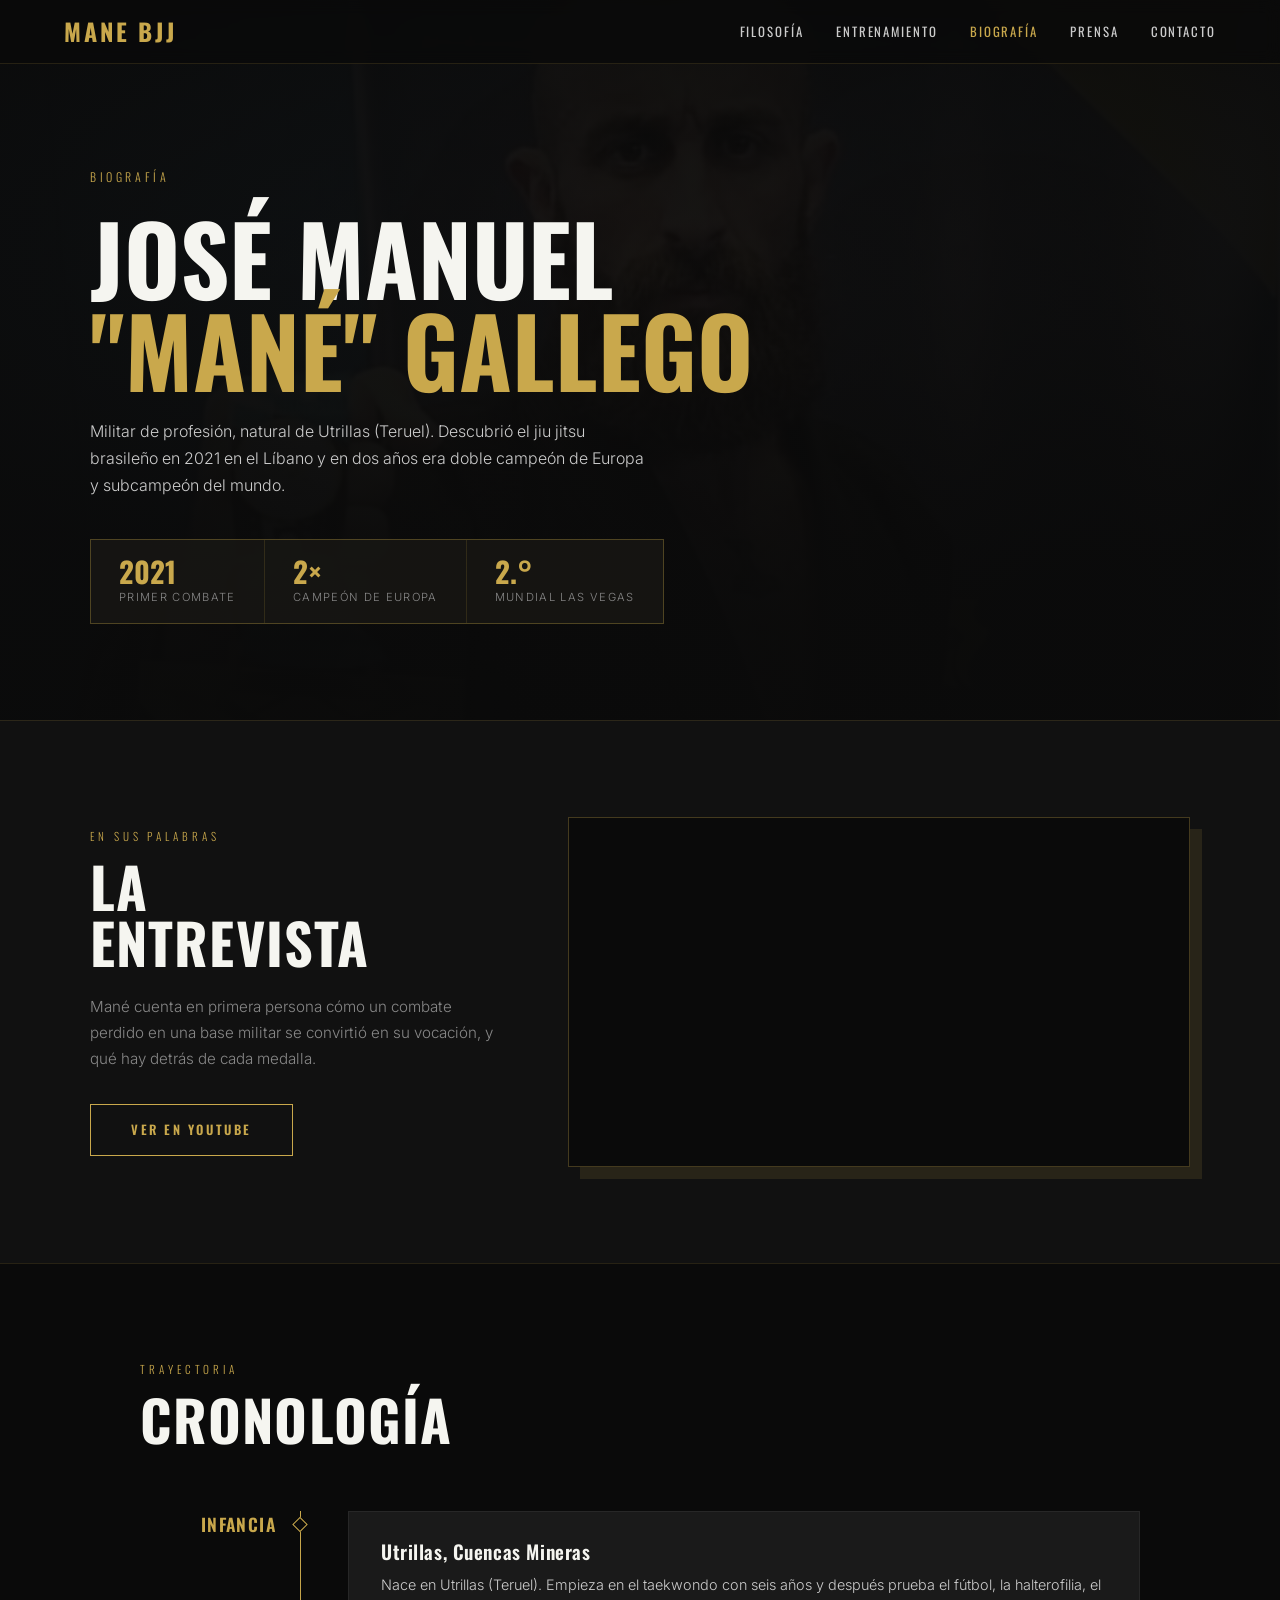
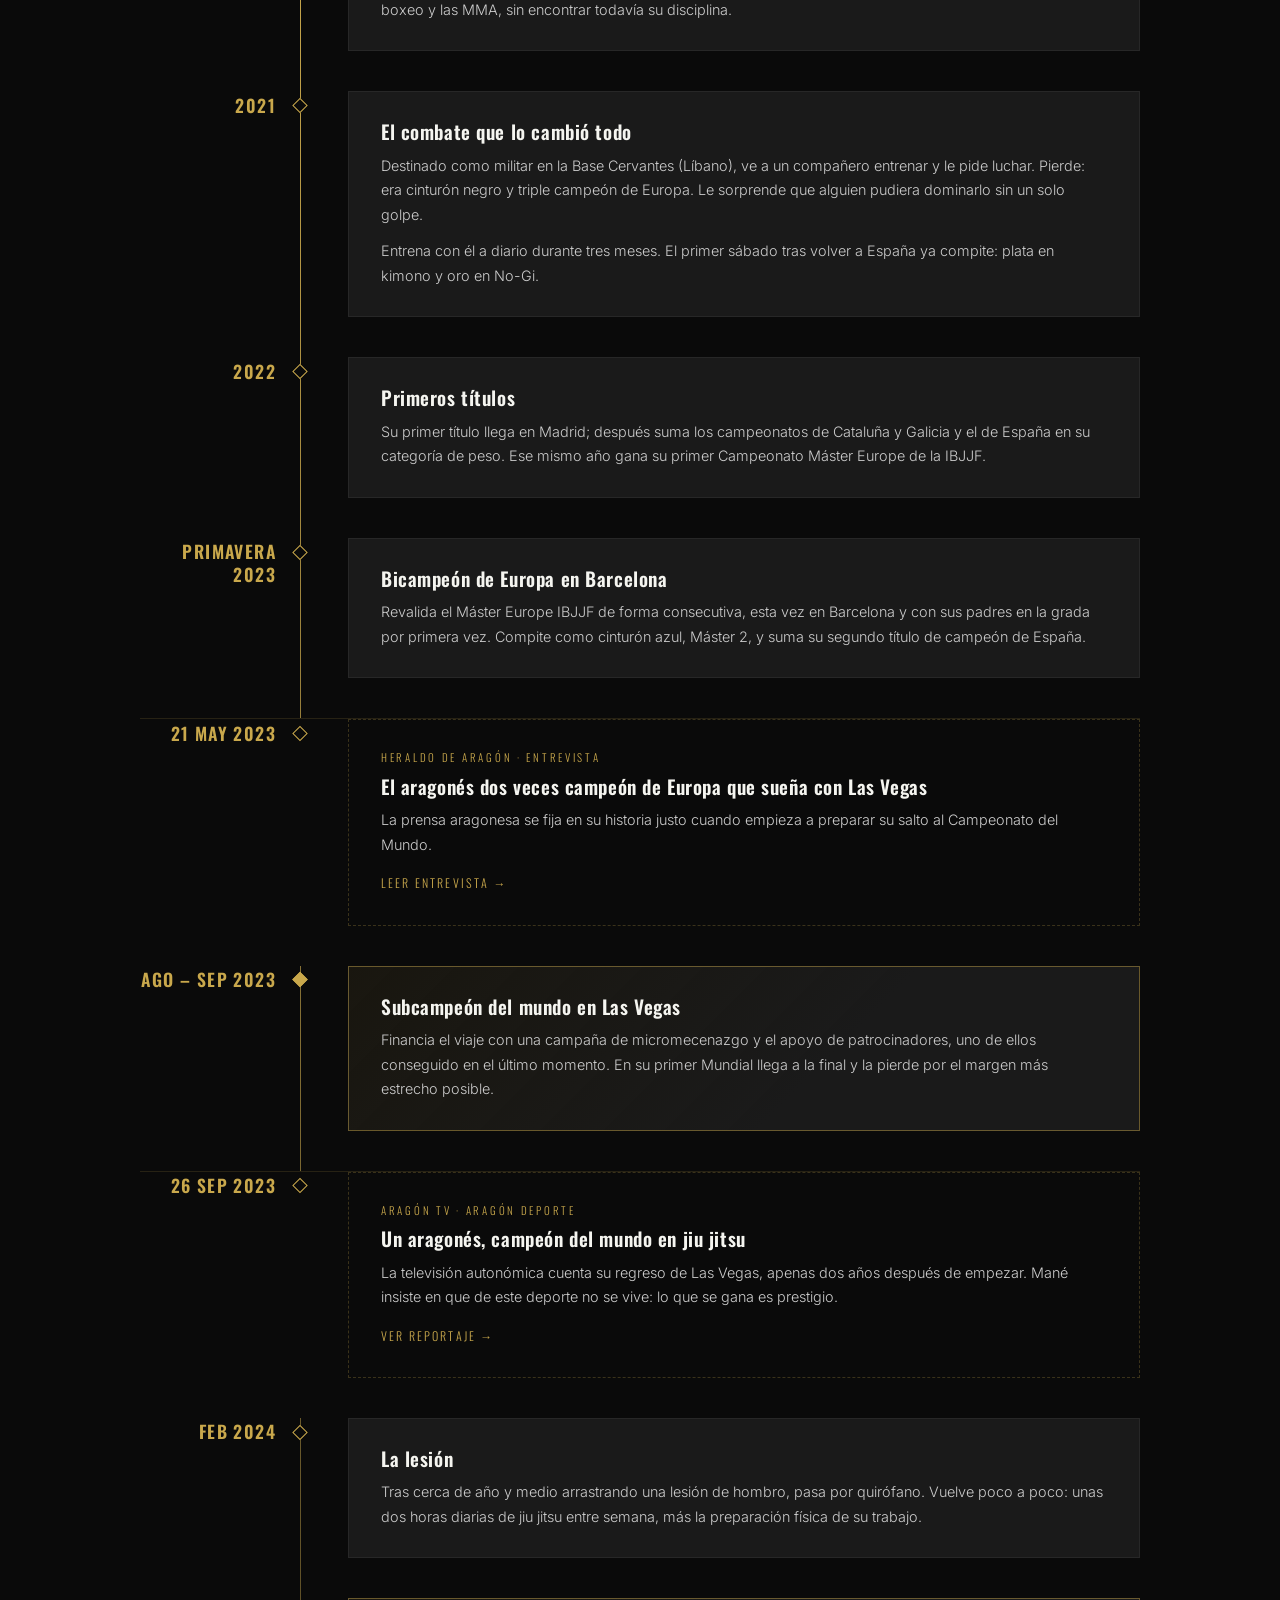
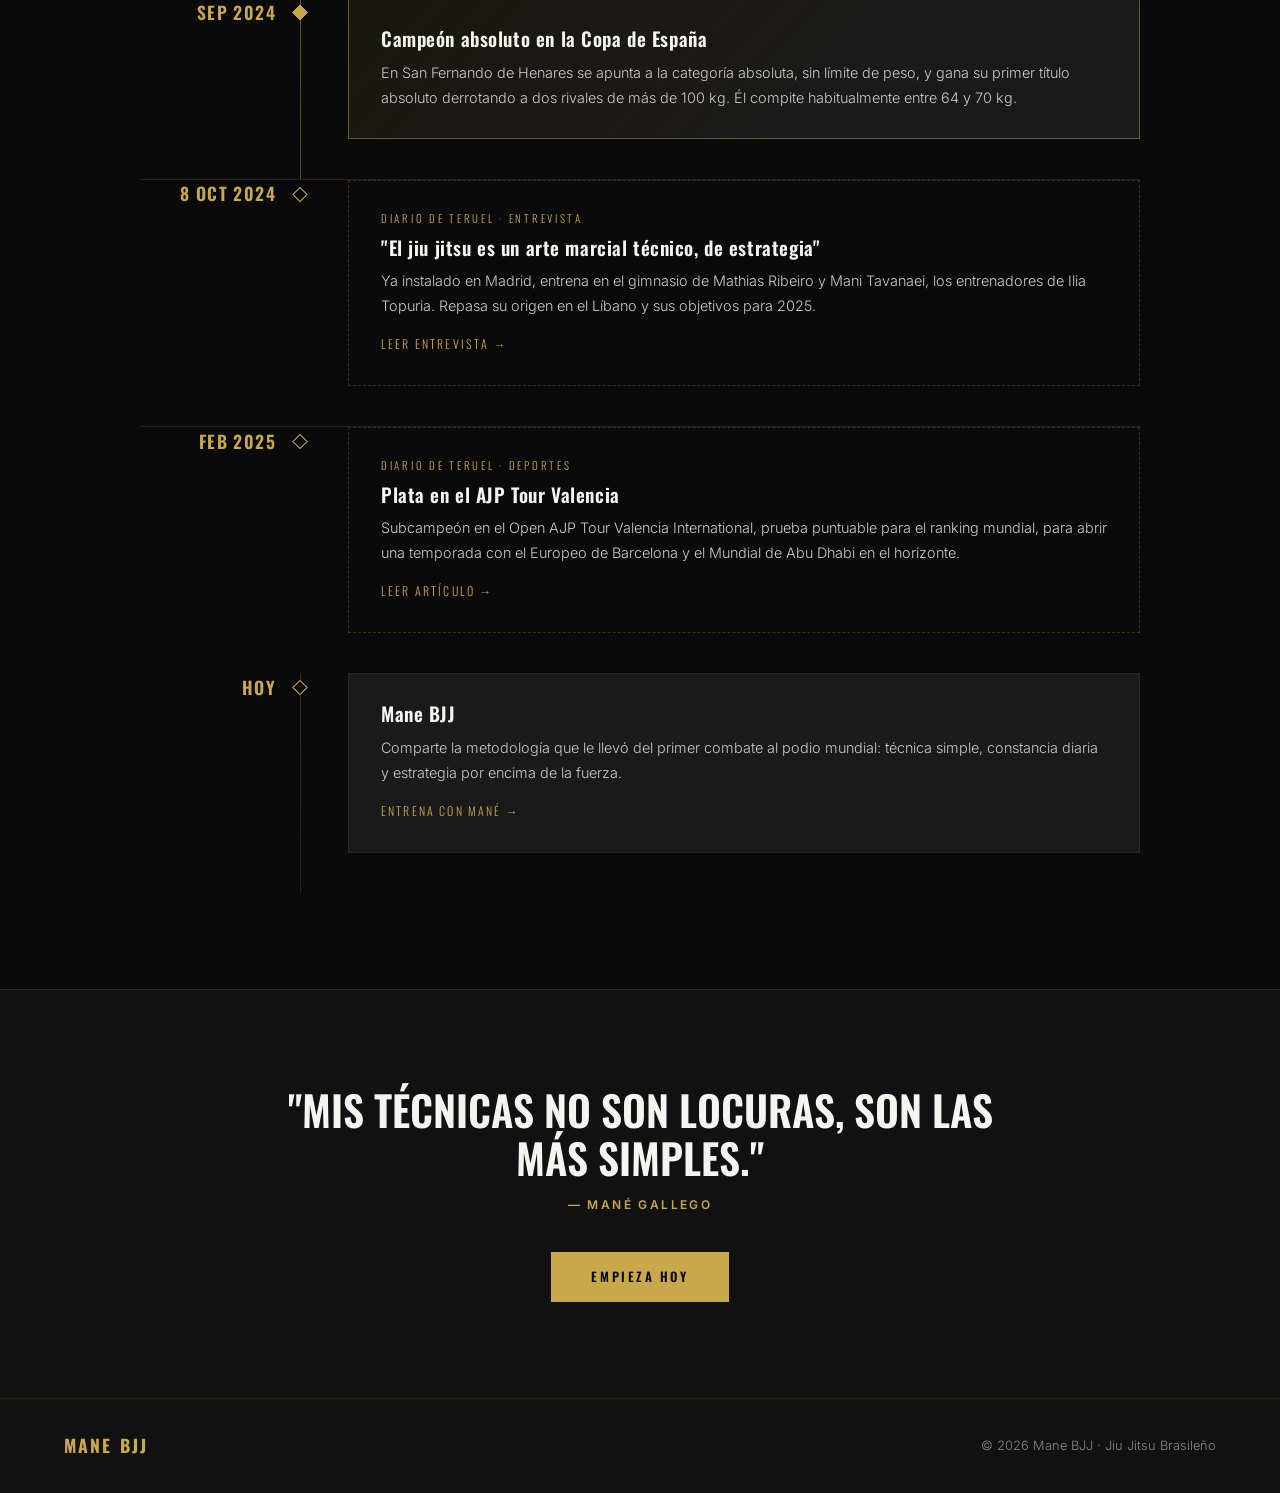
==== biografia.html @ 450d2259 "Añade página de biografía cronológica con entrevista en vídeo y prensa Co-Authored-By: Claude Opus 5" ====
<!DOCTYPE html>
<html lang="es">
<head>
  <meta charset="UTF-8">
  <title>Biografía · Mané Gallego · Mane BJJ</title>
  <meta name="viewport" content="width=device-width, initial-scale=1.0">
  <meta name="description" content="Biografía de José Manuel 'Mané' Gallego: de Utrillas al podio mundial de Jiu Jitsu Brasileño. Entrevistas, prensa y trayectoria en orden cronológico.">
  <link href="https://fonts.googleapis.com/css2?family=Oswald:wght@400;600;700&family=Inter:wght@300;400;500&display=swap" rel="stylesheet">
  <link rel="stylesheet" href="css/styles.css">
</head>

<body>

<!-- HEADER -->
<header>
  <a class="logo" href="index.html">MANE BJJ</a>
  <nav>
    <a href="index.html#about">Filosofía</a>
    <a href="index.html#training">Entrenamiento</a>
    <a href="biografia.html" class="active">Biografía</a>
    <a href="index.html#press">Prensa</a>
    <a href="index.html#contact">Contacto</a>
  </nav>
</header>

<!-- BIO HERO -->
<section class="bio-hero">
  <div class="bio-hero-image"></div>
  <div class="hero-overlay"></div>
  <div class="bio-hero-content">
    <p class="hero-eyebrow">Biografía</p>
    <h1>José Manuel<br><span>"Mané" Gallego</span></h1>
    <p class="bio-hero-sub">
      Militar de profesión, natural de Utrillas (Teruel). Descubrió el jiu jitsu brasileño en 2021 en el Líbano y en dos años era doble campeón de Europa y subcampeón del mundo.
    </p>
    <div class="bio-facts">
      <div><strong>2021</strong><span>Primer combate</span></div>
      <div><strong>2×</strong><span>Campeón de Europa</span></div>
      <div><strong>2.°</strong><span>Mundial Las Vegas</span></div>
    </div>
  </div>
</section>

<!-- ENTREVISTA EN VÍDEO -->
<section class="bio-video">
  <div class="bio-video-inner">
    <div class="bio-video-text">
      <p class="section-label">En sus palabras</p>
      <h2>La<br>entrevista</h2>
      <p>
        Mané cuenta en primera persona cómo un combate perdido en una base militar se convirtió en su vocación, y qué hay detrás de cada medalla.
      </p>
      <a class="btn btn-outline" href="https://www.youtube.com/watch?v=WUq9uWSXChM" target="_blank" rel="noopener">Ver en YouTube</a>
    </div>
    <div class="video-frame">
      <iframe
        src="https://www.youtube-nocookie.com/embed/WUq9uWSXChM"
        title="Entrevista a Mané Gallego"
        loading="lazy"
        allow="accelerometer; clipboard-write; encrypted-media; gyroscope; picture-in-picture; web-share"
        referrerpolicy="strict-origin-when-cross-origin"
        allowfullscreen></iframe>
    </div>
  </div>
</section>

<!-- CRONOLOGÍA -->
<section class="chrono">
  <div class="chrono-inner">
    <div class="chrono-header">
      <p class="section-label">Trayectoria</p>
      <h2>Cronología</h2>
    </div>

    <ol class="chrono-list">

      <li class="chrono-item">
        <div class="chrono-date">Infancia</div>
        <div class="chrono-card">
          <h3>Utrillas, Cuencas Mineras</h3>
          <p>Nace en Utrillas (Teruel). Empieza en el taekwondo con seis años y después prueba el fútbol, la halterofilia, el boxeo y las MMA, sin encontrar todavía su disciplina.</p>
        </div>
      </li>

      <li class="chrono-item">
        <div class="chrono-date">2021</div>
        <div class="chrono-card">
          <h3>El combate que lo cambió todo</h3>
          <p>Destinado como militar en la Base Cervantes (Líbano), ve a un compañero entrenar y le pide luchar. Pierde: era cinturón negro y triple campeón de Europa. Le sorprende que alguien pudiera dominarlo sin un solo golpe.</p>
          <p>Entrena con él a diario durante tres meses. El primer sábado tras volver a España ya compite: plata en kimono y oro en No-Gi.</p>
        </div>
      </li>

      <li class="chrono-item">
        <div class="chrono-date">2022</div>
        <div class="chrono-card">
          <h3>Primeros títulos</h3>
          <p>Su primer título llega en Madrid; después suma los campeonatos de Cataluña y Galicia y el de España en su categoría de peso. Ese mismo año gana su primer Campeonato Máster Europe de la IBJJF.</p>
        </div>
      </li>

      <li class="chrono-item">
        <div class="chrono-date">Primavera 2023</div>
        <div class="chrono-card">
          <h3>Bicampeón de Europa en Barcelona</h3>
          <p>Revalida el Máster Europe IBJJF de forma consecutiva, esta vez en Barcelona y con sus padres en la grada por primera vez. Compite como cinturón azul, Máster 2, y suma su segundo título de campeón de España.</p>
        </div>
      </li>

      <li class="chrono-item press">
        <div class="chrono-date">21 may 2023</div>
        <div class="chrono-card">
          <p class="chrono-source">Heraldo de Aragón · Entrevista</p>
          <h3>El aragonés dos veces campeón de Europa que sueña con Las Vegas</h3>
          <p>La prensa aragonesa se fija en su historia justo cuando empieza a preparar su salto al Campeonato del Mundo.</p>
          <a class="chrono-link" href="https://www.heraldo.es/noticias/deportes/2023/05/21/mane-gallego-el-aragones-dos-veces-campeon-de-europa-de-jiu-jitsu-que-suena-con-ir-al-mundial-de-las-vegas-1652872.html" target="_blank" rel="noopener">Leer entrevista →</a>
        </div>
      </li>

      <li class="chrono-item">
        <div class="chrono-date">Ago – Sep 2023</div>
        <div class="chrono-card highlight">
          <h3>Subcampeón del mundo en Las Vegas</h3>
          <p>Financia el viaje con una campaña de micromecenazgo y el apoyo de patrocinadores, uno de ellos conseguido en el último momento. En su primer Mundial llega a la final y la pierde por el margen más estrecho posible.</p>
        </div>
      </li>

      <li class="chrono-item press">
        <div class="chrono-date">26 sep 2023</div>
        <div class="chrono-card">
          <p class="chrono-source">Aragón TV · Aragón Deporte</p>
          <h3>Un aragonés, campeón del mundo en jiu jitsu</h3>
          <p>La televisión autonómica cuenta su regreso de Las Vegas, apenas dos años después de empezar. Mané insiste en que de este deporte no se vive: lo que se gana es prestigio.</p>
          <a class="chrono-link" href="https://www.aragonplay.es/aragondeporte/nuestro-deporte/jose-manuel-gallego-un-aragones-campeon-del-mundo-en-jiu-jitsu-18492.html" target="_blank" rel="noopener">Ver reportaje →</a>
        </div>
      </li>

      <li class="chrono-item">
        <div class="chrono-date">Feb 2024</div>
        <div class="chrono-card">
          <h3>La lesión</h3>
          <p>Tras cerca de año y medio arrastrando una lesión de hombro, pasa por quirófano. Vuelve poco a poco: unas dos horas diarias de jiu jitsu entre semana, más la preparación física de su trabajo.</p>
        </div>
      </li>

      <li class="chrono-item">
        <div class="chrono-date">Sep 2024</div>
        <div class="chrono-card highlight">
          <h3>Campeón absoluto en la Copa de España</h3>
          <p>En San Fernando de Henares se apunta a la categoría absoluta, sin límite de peso, y gana su primer título absoluto derrotando a dos rivales de más de 100 kg. Él compite habitualmente entre 64 y 70 kg.</p>
        </div>
      </li>

      <li class="chrono-item press">
        <div class="chrono-date">8 oct 2024</div>
        <div class="chrono-card">
          <p class="chrono-source">Diario de Teruel · Entrevista</p>
          <h3>"El jiu jitsu es un arte marcial técnico, de estrategia"</h3>
          <p>Ya instalado en Madrid, entrena en el gimnasio de Mathias Ribeiro y Mani Tavanaei, los entrenadores de Ilia Topuria. Repasa su origen en el Líbano y sus objetivos para 2025.</p>
          <a class="chrono-link" href="https://www.diariodeteruel.es/entrevistas/jose-manuel-gallego-campeon-de-espana-de-jiu-jitsu-el-jiu-jitsu-es-un-arte-marcial-tecnico-de-estrategia-hay-quien-sigue-peleando-con-60-anos" target="_blank" rel="noopener">Leer entrevista →</a>
        </div>
      </li>

      <li class="chrono-item press">
        <div class="chrono-date">Feb 2025</div>
        <div class="chrono-card">
          <p class="chrono-source">Diario de Teruel · Deportes</p>
          <h3>Plata en el AJP Tour Valencia</h3>
          <p>Subcampeón en el Open AJP Tour Valencia International, prueba puntuable para el ranking mundial, para abrir una temporada con el Europeo de Barcelona y el Mundial de Abu Dhabi en el horizonte.</p>
          <a class="chrono-link" href="https://www.diariodeteruel.es/deportes/mane-gallego-segundo-en-el-ajptour-de-valencia-para-preparar-su-temporada" target="_blank" rel="noopener">Leer artículo →</a>
        </div>
      </li>

      <li class="chrono-item">
        <div class="chrono-date">Hoy</div>
        <div class="chrono-card">
          <h3>Mane BJJ</h3>
          <p>Comparte la metodología que le llevó del primer combate al podio mundial: técnica simple, constancia diaria y estrategia por encima de la fuerza.</p>
          <a class="chrono-link" href="index.html#contact">Entrena con Mané →</a>
        </div>
      </li>

    </ol>
  </div>
</section>

<!-- CTA -->
<section class="bio-cta">
  <div class="bio-cta-inner">
    <blockquote>
      "Mis técnicas no son locuras, son las más simples."
      <cite>— Mané Gallego</cite>
    </blockquote>
    <a class="btn" href="index.html#contact">Empieza hoy</a>
  </div>
</section>

<!-- FOOTER -->
<footer>
  <span class="logo">MANE BJJ</span>
  <p>© 2026 Mane BJJ · Jiu Jitsu Brasileño</p>
</footer>

</body>
</html>
---- css/styles.css ----
/* ─────────────────────────────────────────────
   MANE BJJ · STYLES
   Jiu Jitsu Brasileño · Madrid
   ───────────────────────────────────────────── */

*, *::before, *::after { box-sizing: border-box; margin: 0; padding: 0; }

:root {
  --black: #0a0a0a;
  --dark: #111111;
  --dark-2: #1a1a1a;
  --dark-3: #222222;
  --gold: #c9a84c;
  --gold-light: #e2c47a;
  --gold-dark: #9a7a2e;
  --white: #f5f5f0;
  --gray: #888;
  --gray-light: #ccc;
  --font-title: 'Oswald', sans-serif;
  --font-body: 'Inter', sans-serif;
}

html { scroll-behavior: smooth; }

body {
  background: var(--black);
  color: var(--white);
  font-family: var(--font-body);
  font-weight: 300;
  line-height: 1.7;
  overflow-x: hidden;
}

img { max-width: 100%; display: block; }

/* ── HEADER ── */
header {
  position: fixed;
  top: 0; left: 0; right: 0;
  z-index: 100;
  display: flex;
  align-items: center;
  justify-content: space-between;
  padding: 0 5%;
  height: 64px;
  background: rgba(10,10,10,0.92);
  backdrop-filter: blur(8px);
  border-bottom: 1px solid rgba(201,168,76,0.15);
}

header .logo {
  font-family: var(--font-title);
  font-size: 1.5rem;
  font-weight: 700;
  letter-spacing: 0.12em;
  color: var(--gold);
  text-decoration: none;
}

nav { display: flex; gap: 2rem; }

nav a {
  font-family: var(--font-title);
  font-size: 0.8rem;
  font-weight: 400;
  letter-spacing: 0.15em;
  text-transform: uppercase;
  color: var(--gray-light);
  text-decoration: none;
  transition: color 0.2s;
}

nav a:hover { color: var(--gold); }

/* ── HERO ── */
.hero {
  min-height: 100vh;
  display: flex;
  align-items: center;
  justify-content: center;
  text-align: center;
  position: relative;
  overflow: hidden;
  background: var(--black);
}

.hero-image {
  position: absolute;
  inset: 0;
  background-image: url('../images/mane-podium.jpg');
  background-size: cover;
  background-position: center 30%;
  filter: grayscale(40%) contrast(1.05);
  opacity: 0.55;
}

.hero-overlay {
  position: absolute;
  inset: 0;
  background:
    radial-gradient(ellipse 80% 60% at 50% 40%, rgba(10,10,10,0.55) 0%, rgba(10,10,10,0.92) 80%),
    linear-gradient(180deg, rgba(10,10,10,0.6) 0%, rgba(10,10,10,0.85) 100%);
}

.hero-grid {
  position: absolute;
  inset: 0;
  background:
    repeating-linear-gradient(0deg, transparent, transparent 60px, rgba(255,255,255,0.018) 60px, rgba(255,255,255,0.018) 61px),
    repeating-linear-gradient(90deg, transparent, transparent 60px, rgba(255,255,255,0.018) 60px, rgba(255,255,255,0.018) 61px);
}

.hero-content {
  position: relative;
  z-index: 2;
  max-width: 860px;
  padding: 0 5%;
}

.hero-eyebrow {
  font-family: var(--font-title);
  font-size: 0.75rem;
  letter-spacing: 0.3em;
  color: var(--gold);
  text-transform: uppercase;
  margin-bottom: 1.5rem;
}

.hero h1 {
  font-family: var(--font-title);
  font-size: clamp(3.5rem, 10vw, 7.5rem);
  font-weight: 700;
  line-height: 0.9;
  letter-spacing: -0.01em;
  text-transform: uppercase;
  color: var(--white);
  margin-bottom: 1.5rem;
  text-shadow: 0 2px 30px rgba(0,0,0,0.6);
}

.hero h1 span { color: var(--gold); }

.hero-sub {
  font-family: var(--font-title);
  font-size: clamp(0.9rem, 2vw, 1.1rem);
  letter-spacing: 0.3em;
  color: var(--gray-light);
  text-transform: uppercase;
  margin-bottom: 3rem;
}

.hero-divider {
  width: 60px;
  height: 1px;
  background: var(--gold);
  margin: 0 auto 3rem;
}

.btn {
  display: inline-block;
  font-family: var(--font-title);
  font-size: 0.8rem;
  font-weight: 600;
  letter-spacing: 0.2em;
  text-transform: uppercase;
  color: var(--black);
  background: var(--gold);
  padding: 0.9rem 2.5rem;
  text-decoration: none;
  transition: background 0.2s, transform 0.15s;
}

.btn:hover {
  background: var(--gold-light);
  transform: translateY(-1px);
}

.btn-outline {
  background: transparent;
  color: var(--gold);
  border: 1px solid var(--gold);
}

.btn-outline:hover {
  background: var(--gold);
  color: var(--black);
}

/* ── SECTION BASE ── */
section { padding: 6rem 5%; }

.section-label {
  font-family: var(--font-title);
  font-size: 0.7rem;
  letter-spacing: 0.35em;
  color: var(--gold);
  text-transform: uppercase;
  margin-bottom: 0.75rem;
}

h2 {
  font-family: var(--font-title);
  font-size: clamp(2rem, 5vw, 3.5rem);
  font-weight: 700;
  text-transform: uppercase;
  letter-spacing: 0.02em;
  line-height: 1;
  margin-bottom: 1.5rem;
}

/* ── ABOUT / FILOSOFIA ── */
.about {
  background: var(--dark);
  border-top: 1px solid rgba(201,168,76,0.15);
}

.about-inner {
  max-width: 1100px;
  margin: 0 auto;
  display: grid;
  grid-template-columns: 1fr 1fr;
  gap: 5rem;
  align-items: center;
}

.about-intro {
  color: var(--gray);
  font-size: 0.95rem;
  margin-top: 1.25rem;
}

.about-pillars {
  display: flex;
  flex-direction: column;
  gap: 2rem;
}

.pillar {
  display: flex;
  gap: 1.25rem;
  align-items: flex-start;
}

.pillar-num {
  font-family: var(--font-title);
  font-size: 2.5rem;
  font-weight: 700;
  color: var(--gold);
  opacity: 0.25;
  line-height: 1;
  min-width: 2.5rem;
}

.pillar-text h3 {
  font-family: var(--font-title);
  font-size: 1rem;
  letter-spacing: 0.1em;
  text-transform: uppercase;
  color: var(--white);
  margin-bottom: 0.25rem;
}

.pillar-text p {
  font-size: 0.9rem;
  color: var(--gray);
}

/* ── TRAINING ── */
.training {
  background: var(--black);
  border-top: 1px solid rgba(201,168,76,0.1);
}

.training-header {
  max-width: 1100px;
  margin: 0 auto 4rem;
}

.cards {
  max-width: 1100px;
  margin: 0 auto;
  display: grid;
  grid-template-columns: repeat(3, 1fr);
  gap: 1px;
  background: rgba(201,168,76,0.15);
  border: 1px solid rgba(201,168,76,0.15);
}

.card {
  background: var(--dark);
  padding: 3rem 2.5rem;
  position: relative;
  overflow: hidden;
  transition: background 0.3s;
}

.card::before {
  content: '';
  position: absolute;
  bottom: 0; left: 0; right: 0;
  height: 2px;
  background: var(--gold);
  transform: scaleX(0);
  transform-origin: left;
  transition: transform 0.3s;
}

.card:hover { background: var(--dark-2); }
.card:hover::before { transform: scaleX(1); }

.card-icon {
  font-family: var(--font-title);
  font-size: 3rem;
  font-weight: 700;
  color: rgba(201,168,76,0.15);
  line-height: 1;
  margin-bottom: 1.5rem;
}

.card h3 {
  font-family: var(--font-title);
  font-size: 1.5rem;
  font-weight: 700;
  letter-spacing: 0.08em;
  text-transform: uppercase;
  color: var(--white);
  margin-bottom: 0.75rem;
}

.card p {
  font-size: 0.9rem;
  color: var(--gray);
  line-height: 1.6;
}

/* ── HEAD COACH ── */
.coach {
  background: var(--dark);
  border-top: 1px solid rgba(201,168,76,0.15);
}

.coach-inner {
  max-width: 1100px;
  margin: 0 auto;
  display: grid;
  grid-template-columns: 1fr 1fr;
  gap: 5rem;
  align-items: start;
}

.coach-visual { position: relative; }

.coach-card {
  background: var(--dark-2);
  border: 1px solid rgba(201,168,76,0.2);
  position: relative;
}

.coach-card::before {
  content: '';
  position: absolute;
  top: 0; left: 0;
  width: 3px;
  height: 100%;
  background: var(--gold);
  z-index: 2;
}

.coach-photo {
  position: relative;
  overflow: hidden;
  aspect-ratio: 4 / 3;
  background: var(--black);
}

.coach-photo img {
  width: 100%;
  height: 100%;
  object-fit: cover;
  object-position: center 25%;
  filter: grayscale(15%) contrast(1.05);
  transition: transform 0.6s ease, filter 0.4s ease;
}

.coach-card:hover .coach-photo img {
  transform: scale(1.04);
  filter: grayscale(0%) contrast(1.05);
}

.coach-photo::after {
  content: '';
  position: absolute;
  inset: 0;
  background: linear-gradient(180deg, transparent 50%, rgba(26,26,26,0.85) 100%);
  pointer-events: none;
}

.coach-photo-tag {
  position: absolute;
  bottom: 1rem;
  left: 1.25rem;
  z-index: 2;
  font-family: var(--font-title);
  font-size: 0.65rem;
  letter-spacing: 0.25em;
  text-transform: uppercase;
  color: var(--gold);
  padding: 0.4rem 0.75rem;
  background: rgba(10,10,10,0.7);
  border: 1px solid rgba(201,168,76,0.4);
  backdrop-filter: blur(4px);
}

.coach-body { padding: 2.5rem 2.5rem 3rem; }

.coach-name {
  font-family: var(--font-title);
  font-size: 2rem;
  font-weight: 700;
  text-transform: uppercase;
  letter-spacing: 0.05em;
  color: var(--white);
  margin-bottom: 0.25rem;
}

.coach-title {
  font-family: var(--font-title);
  font-size: 0.75rem;
  letter-spacing: 0.25em;
  color: var(--gold);
  text-transform: uppercase;
  margin-bottom: 2rem;
}

.coach-bio p {
  font-size: 0.95rem;
  color: var(--gray-light);
  margin-bottom: 1rem;
  line-height: 1.75;
}

.coach-stats {
  display: grid;
  grid-template-columns: 1fr 1fr;
  gap: 1px;
  background: rgba(201,168,76,0.15);
  border: 1px solid rgba(201,168,76,0.15);
  margin-top: 2.5rem;
}

.stat {
  background: var(--dark-3);
  padding: 1.5rem;
  text-align: center;
}

.stat-num {
  font-family: var(--font-title);
  font-size: 2rem;
  font-weight: 700;
  color: var(--gold);
  line-height: 1;
  margin-bottom: 0.25rem;
}

.stat-label {
  font-size: 0.75rem;
  letter-spacing: 0.1em;
  text-transform: uppercase;
  color: var(--gray);
}

.coach-quote {
  background: var(--dark-3);
  border-left: 3px solid var(--gold);
  padding: 1.5rem 1.75rem;
  margin-top: 2.5rem;
  font-style: italic;
  font-size: 0.95rem;
  color: var(--gray-light);
  line-height: 1.7;
}

.coach-quote cite {
  display: block;
  margin-top: 0.75rem;
  font-style: normal;
  font-size: 0.75rem;
  letter-spacing: 0.15em;
  text-transform: uppercase;
  color: var(--gold);
}

.coach-cta { margin-top: 2rem; display: inline-block; }

.coach-intro {
  color: var(--gray);
  font-size: 0.9rem;
  margin-bottom: 2.5rem;
}

.coach-timeline { margin-top: 2.5rem; }

.timeline-item {
  display: flex;
  gap: 1.25rem;
  padding-bottom: 1.5rem;
  position: relative;
}

.timeline-item:not(:last-child)::after {
  content: '';
  position: absolute;
  left: 19px;
  top: 38px;
  bottom: 0;
  width: 1px;
  background: rgba(201,168,76,0.2);
}

.timeline-dot {
  width: 40px;
  height: 40px;
  border-radius: 50%;
  border: 1px solid var(--gold);
  background: var(--dark-3);
  display: flex;
  align-items: center;
  justify-content: center;
  flex-shrink: 0;
  font-family: var(--font-title);
  font-size: 0.65rem;
  font-weight: 600;
  color: var(--gold);
  letter-spacing: 0.05em;
}

.timeline-content h4 {
  font-family: var(--font-title);
  font-size: 0.85rem;
  font-weight: 600;
  letter-spacing: 0.05em;
  text-transform: uppercase;
  color: var(--white);
  margin-bottom: 0.2rem;
}

.timeline-content p {
  font-size: 0.82rem;
  color: var(--gray);
}

/* ── PRENSA ── */
.press {
  background: var(--black);
  border-top: 1px solid rgba(201,168,76,0.15);
}

.press-inner {
  max-width: 1100px;
  margin: 0 auto;
}

.press-header { margin-bottom: 3rem; }

.press-grid {
  display: grid;
  grid-template-columns: 1.1fr 1fr;
  gap: 3rem;
  align-items: stretch;
}

.press-feature {
  background: var(--dark-2);
  border: 1px solid rgba(201,168,76,0.2);
  overflow: hidden;
  display: flex;
  flex-direction: column;
}

.press-feature-image {
  aspect-ratio: 16 / 10;
  overflow: hidden;
  position: relative;
}

.press-feature-image img {
  width: 100%;
  height: 100%;
  object-fit: cover;
  object-position: center 30%;
  filter: grayscale(20%);
  transition: transform 0.6s ease;
}

.press-feature:hover .press-feature-image img { transform: scale(1.04); }

.press-feature-body { padding: 2rem 2rem 2.25rem; }

.press-source {
  font-family: var(--font-title);
  font-size: 0.7rem;
  letter-spacing: 0.25em;
  text-transform: uppercase;
  color: var(--gold);
  margin-bottom: 0.75rem;
}

.press-feature h3 {
  font-family: var(--font-title);
  font-size: 1.4rem;
  font-weight: 700;
  letter-spacing: 0.02em;
  line-height: 1.2;
  color: var(--white);
  margin-bottom: 0.85rem;
  text-transform: none;
}

.press-feature p {
  font-size: 0.9rem;
  color: var(--gray-light);
  line-height: 1.7;
  margin-bottom: 1.5rem;
}

.press-feature-meta {
  display: flex;
  gap: 1.5rem;
  align-items: center;
  flex-wrap: wrap;
  margin-bottom: 1.5rem;
  padding-top: 1rem;
  border-top: 1px solid rgba(201,168,76,0.12);
}

.press-meta-item {
  font-size: 0.75rem;
  color: var(--gray);
  letter-spacing: 0.05em;
}

.press-meta-item strong {
  color: var(--gold);
  font-weight: 600;
}

.press-side {
  display: flex;
  flex-direction: column;
  gap: 1.5rem;
}

.press-callout {
  background: var(--dark-2);
  border: 1px solid rgba(201,168,76,0.15);
  padding: 2rem;
  flex: 1;
  display: flex;
  flex-direction: column;
  justify-content: center;
}

.press-callout-num {
  font-family: var(--font-title);
  font-size: 3.5rem;
  font-weight: 700;
  color: var(--gold);
  line-height: 1;
  margin-bottom: 0.5rem;
}

.press-callout h4 {
  font-family: var(--font-title);
  font-size: 1rem;
  letter-spacing: 0.1em;
  text-transform: uppercase;
  color: var(--white);
  margin-bottom: 0.5rem;
}

.press-callout p {
  font-size: 0.85rem;
  color: var(--gray);
  line-height: 1.6;
}

/* ── CONTACT ── */
.contact {
  background: var(--dark);
  border-top: 1px solid rgba(201,168,76,0.15);
}

.contact-inner {
  max-width: 1100px;
  margin: 0 auto;
  display: grid;
  grid-template-columns: 1fr 1fr;
  gap: 5rem;
  align-items: start;
}

.contact-info h2 { margin-bottom: 1rem; }

.contact-info p {
  font-size: 0.95rem;
  color: var(--gray);
  margin-bottom: 2rem;
}

.contact-form {
  display: flex;
  flex-direction: column;
  gap: 1rem;
}

.contact-form input,
.contact-form textarea {
  background: var(--dark-2);
  border: 1px solid rgba(255,255,255,0.08);
  color: var(--white);
  font-family: var(--font-body);
  font-size: 0.9rem;
  padding: 0.9rem 1.25rem;
  outline: none;
  transition: border-color 0.2s;
}

.contact-form input:focus,
.contact-form textarea:focus {
  border-color: rgba(201,168,76,0.5);
}

.contact-form input::placeholder,
.contact-form textarea::placeholder { color: var(--gray); }

.contact-form textarea { resize: vertical; min-height: 120px; }

.contact-form button {
  font-family: var(--font-title);
  font-size: 0.8rem;
  font-weight: 600;
  letter-spacing: 0.2em;
  text-transform: uppercase;
  color: var(--black);
  background: var(--gold);
  border: none;
  padding: 1rem;
  cursor: pointer;
  transition: background 0.2s;
}

.contact-form button:hover { background: var(--gold-light); }

.ig-link {
  display: inline-flex;
  align-items: center;
  gap: 0.75rem;
  font-family: var(--font-title);
  font-size: 0.8rem;
  letter-spacing: 0.15em;
  text-transform: uppercase;
  color: var(--gold);
  text-decoration: none;
  border: 1px solid rgba(201,168,76,0.3);
  padding: 0.9rem 1.75rem;
  transition: border-color 0.2s, background 0.2s;
}

.ig-link:hover {
  border-color: var(--gold);
  background: rgba(201,168,76,0.07);
}

/* ── FOOTER ── */
footer {
  background: var(--dark);
  border-top: 1px solid rgba(201,168,76,0.1);
  padding: 2rem 5%;
  display: flex;
  align-items: center;
  justify-content: space-between;
  flex-wrap: wrap;
  gap: 1rem;
}

footer .logo {
  font-family: var(--font-title);
  font-size: 1.1rem;
  font-weight: 700;
  letter-spacing: 0.12em;
  color: var(--gold);
}

footer p {
  font-size: 0.8rem;
  color: var(--gray);
}

nav a.active { color: var(--gold); }

/* ── BIOGRAFÍA · HERO ── */
.bio-hero {
  min-height: 80vh;
  padding-top: calc(64px + 5rem);
  display: flex;
  align-items: flex-end;
  position: relative;
  overflow: hidden;
}

.bio-hero-image {
  position: absolute;
  inset: 0;
  background-image: url('../images/mane-portrait.jpg');
  background-size: cover;
  background-position: center 25%;
  filter: grayscale(50%) contrast(1.05);
  opacity: 0.45;
}

.bio-hero-content {
  position: relative;
  z-index: 2;
  max-width: 1100px;
  width: 100%;
  margin: 0 auto;
}

.bio-hero h1 {
  font-family: var(--font-title);
  font-size: clamp(2.8rem, 8vw, 6rem);
  font-weight: 700;
  line-height: 0.95;
  text-transform: uppercase;
  margin-bottom: 1.5rem;
}

.bio-hero h1 span { color: var(--gold); }

.bio-hero-sub {
  max-width: 560px;
  color: var(--gray-light);
  font-size: 1rem;
  margin-bottom: 2.5rem;
}

.bio-facts {
  display: flex;
  flex-wrap: wrap;
  gap: 1px;
  background: rgba(201,168,76,0.2);
  border: 1px solid rgba(201,168,76,0.2);
  width: fit-content;
  max-width: 100%;
}

.bio-facts div {
  background: rgba(17,17,17,0.85);
  padding: 1rem 1.75rem;
  display: flex;
  flex-direction: column;
}

.bio-facts strong {
  font-family: var(--font-title);
  font-size: 1.8rem;
  color: var(--gold);
  line-height: 1.1;
}

.bio-facts span {
  font-size: 0.7rem;
  letter-spacing: 0.12em;
  text-transform: uppercase;
  color: var(--gray);
}

/* ── BIOGRAFÍA · VÍDEO ── */
.bio-video {
  background: var(--dark);
  border-top: 1px solid rgba(201,168,76,0.15);
}

.bio-video-inner {
  max-width: 1100px;
  margin: 0 auto;
  display: grid;
  grid-template-columns: 0.8fr 1.2fr;
  gap: 4rem;
  align-items: center;
}

.bio-video-text p:not(.section-label) {
  color: var(--gray);
  font-size: 0.95rem;
  margin-bottom: 2rem;
}

.video-frame {
  position: relative;
  aspect-ratio: 16 / 9;
  background: var(--black);
  border: 1px solid rgba(201,168,76,0.3);
  box-shadow: 12px 12px 0 rgba(201,168,76,0.12);
}

.video-frame iframe {
  position: absolute;
  inset: 0;
  width: 100%;
  height: 100%;
  border: 0;
}

/* ── BIOGRAFÍA · CRONOLOGÍA ── */
.chrono {
  background: var(--black);
  border-top: 1px solid rgba(201,168,76,0.15);
}

.chrono-inner { max-width: 1000px; margin: 0 auto; }

.chrono-header { margin-bottom: 4rem; }

.chrono-list {
  list-style: none;
  position: relative;
}

.chrono-list::before {
  content: '';
  position: absolute;
  top: 0; bottom: 0;
  left: 160px;
  width: 1px;
  background: linear-gradient(180deg, var(--gold) 0%, rgba(201,168,76,0.15) 100%);
}

.chrono-item {
  display: grid;
  grid-template-columns: 160px 1fr;
  gap: 3rem;
  padding-bottom: 2.5rem;
  position: relative;
}

.chrono-item::before {
  content: '';
  position: absolute;
  left: 160px;
  top: 0.55rem;
  width: 11px; height: 11px;
  transform: translateX(-50%) rotate(45deg);
  background: var(--black);
  border: 1px solid var(--gold);
}

.chrono-item:has(.highlight)::before { background: var(--gold); }

.chrono-date {
  font-family: var(--font-title);
  font-size: 1.1rem;
  font-weight: 600;
  letter-spacing: 0.08em;
  text-transform: uppercase;
  color: var(--gold);
  text-align: right;
  line-height: 1.3;
  padding-top: 0.15rem;
  padding-right: 1.5rem;
}

.chrono-card {
  background: var(--dark-2);
  border: 1px solid rgba(255,255,255,0.06);
  padding: 1.75rem 2rem;
  transition: border-color 0.25s;
}

.chrono-card:hover { border-color: rgba(201,168,76,0.35); }

.chrono-card.highlight {
  border-color: rgba(201,168,76,0.45);
  background: linear-gradient(135deg, rgba(201,168,76,0.08), var(--dark-2) 60%);
}

.chrono-item.press .chrono-card {
  background: transparent;
  border-style: dashed;
  border-color: rgba(201,168,76,0.25);
}

.chrono-card h3 {
  font-family: var(--font-title);
  font-size: 1.2rem;
  font-weight: 600;
  letter-spacing: 0.03em;
  line-height: 1.25;
  color: var(--white);
  margin-bottom: 0.6rem;
}

.chrono-card p {
  font-size: 0.9rem;
  color: var(--gray-light);
  line-height: 1.7;
}

.chrono-card p + p { margin-top: 0.75rem; }

.chrono-source {
  font-family: var(--font-title);
  font-size: 0.68rem !important;
  letter-spacing: 0.25em;
  text-transform: uppercase;
  color: var(--gold) !important;
  margin-bottom: 0.5rem;
}

.chrono-link {
  display: inline-block;
  margin-top: 1rem;
  font-family: var(--font-title);
  font-size: 0.75rem;
  letter-spacing: 0.18em;
  text-transform: uppercase;
  color: var(--gold);
  text-decoration: none;
  border-bottom: 1px solid transparent;
  transition: border-color 0.2s;
}

.chrono-link:hover { border-color: var(--gold); }

/* ── BIOGRAFÍA · CTA ── */
.bio-cta {
  background: var(--dark);
  border-top: 1px solid rgba(201,168,76,0.15);
  text-align: center;
}

.bio-cta-inner { max-width: 760px; margin: 0 auto; }

.bio-cta blockquote {
  font-family: var(--font-title);
  font-size: clamp(1.6rem, 4vw, 2.6rem);
  font-weight: 600;
  text-transform: uppercase;
  line-height: 1.15;
  margin-bottom: 2.5rem;
}

.bio-cta cite {
  display: block;
  margin-top: 1rem;
  font-family: var(--font-body);
  font-style: normal;
  font-size: 0.75rem;
  letter-spacing: 0.2em;
  color: var(--gold);
}

/* ── RESPONSIVE ── */
@media (max-width: 768px) {
  header {
    height: auto;
    flex-wrap: wrap;
    gap: 0.5rem;
    padding: 0.75rem 5%;
  }
  nav { width: 100%; overflow-x: auto; }

  .bio-hero { padding-top: calc(100px + 3rem); min-height: 70vh; }
  .bio-video-inner { grid-template-columns: 1fr; gap: 2.5rem; }
  .video-frame { box-shadow: 6px 6px 0 rgba(201,168,76,0.12); }

  .chrono-list::before,
  .chrono-item::before { left: 5px; }
  .chrono-item {
    grid-template-columns: 1fr;
    gap: 0.6rem;
    padding-left: 2rem;
  }
  .chrono-date { text-align: left; font-size: 0.95rem; padding-right: 0; }
  .bio-facts { width: 100%; flex-wrap: nowrap; }
  .bio-facts div { flex: 1; padding: 0.8rem 0.75rem; }
  .bio-facts strong { font-size: 1.4rem; }
  .bio-facts span { font-size: 0.6rem; letter-spacing: 0.06em; }
  .chrono-card { padding: 1.25rem 1.25rem; }

  .about-inner,
  .coach-inner,
  .contact-inner,
  .press-grid { grid-template-columns: 1fr; gap: 3rem; }

  .cards { grid-template-columns: 1fr; }

  nav { gap: 1.2rem; }
  nav a { font-size: 0.7rem; }

  .hero h1 { font-size: clamp(3rem, 15vw, 5rem); }

  .coach-body { padding: 2rem 1.5rem 2.5rem; }
  .press-feature-body { padding: 1.5rem; }
}
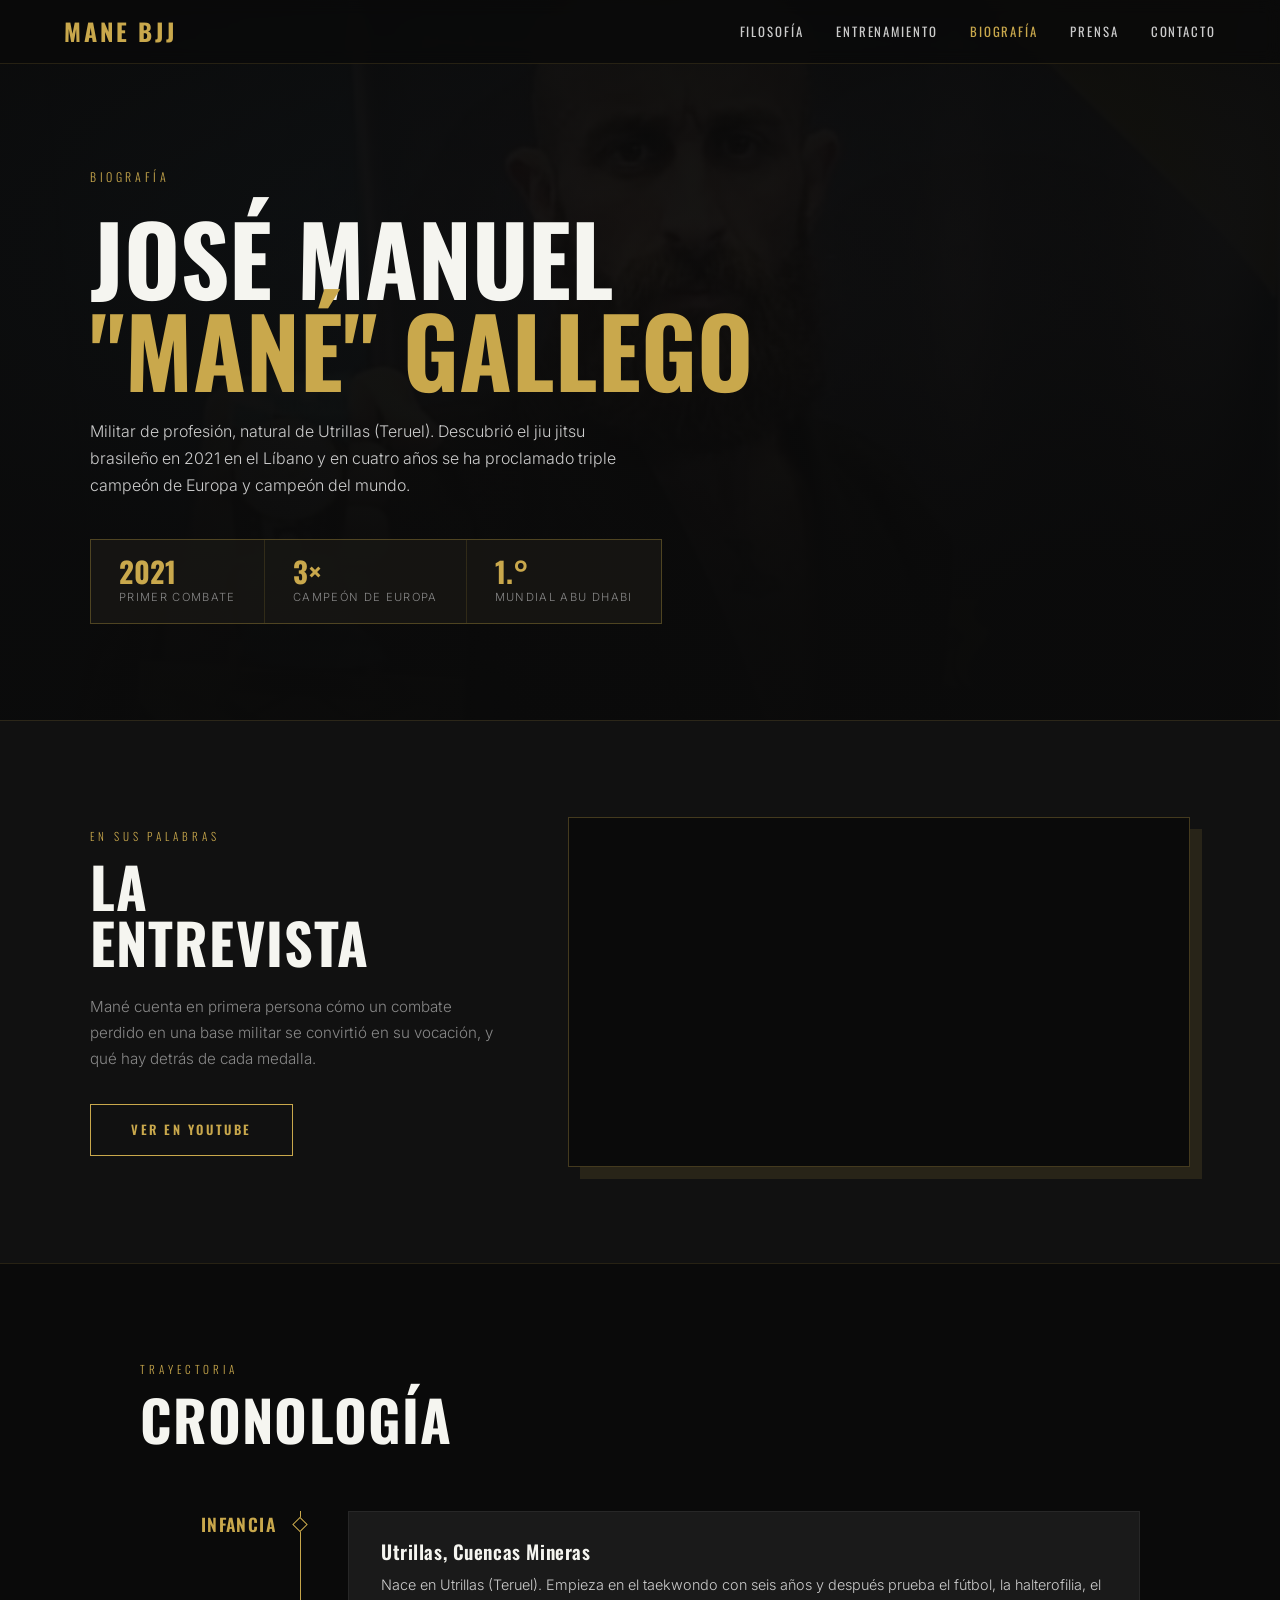
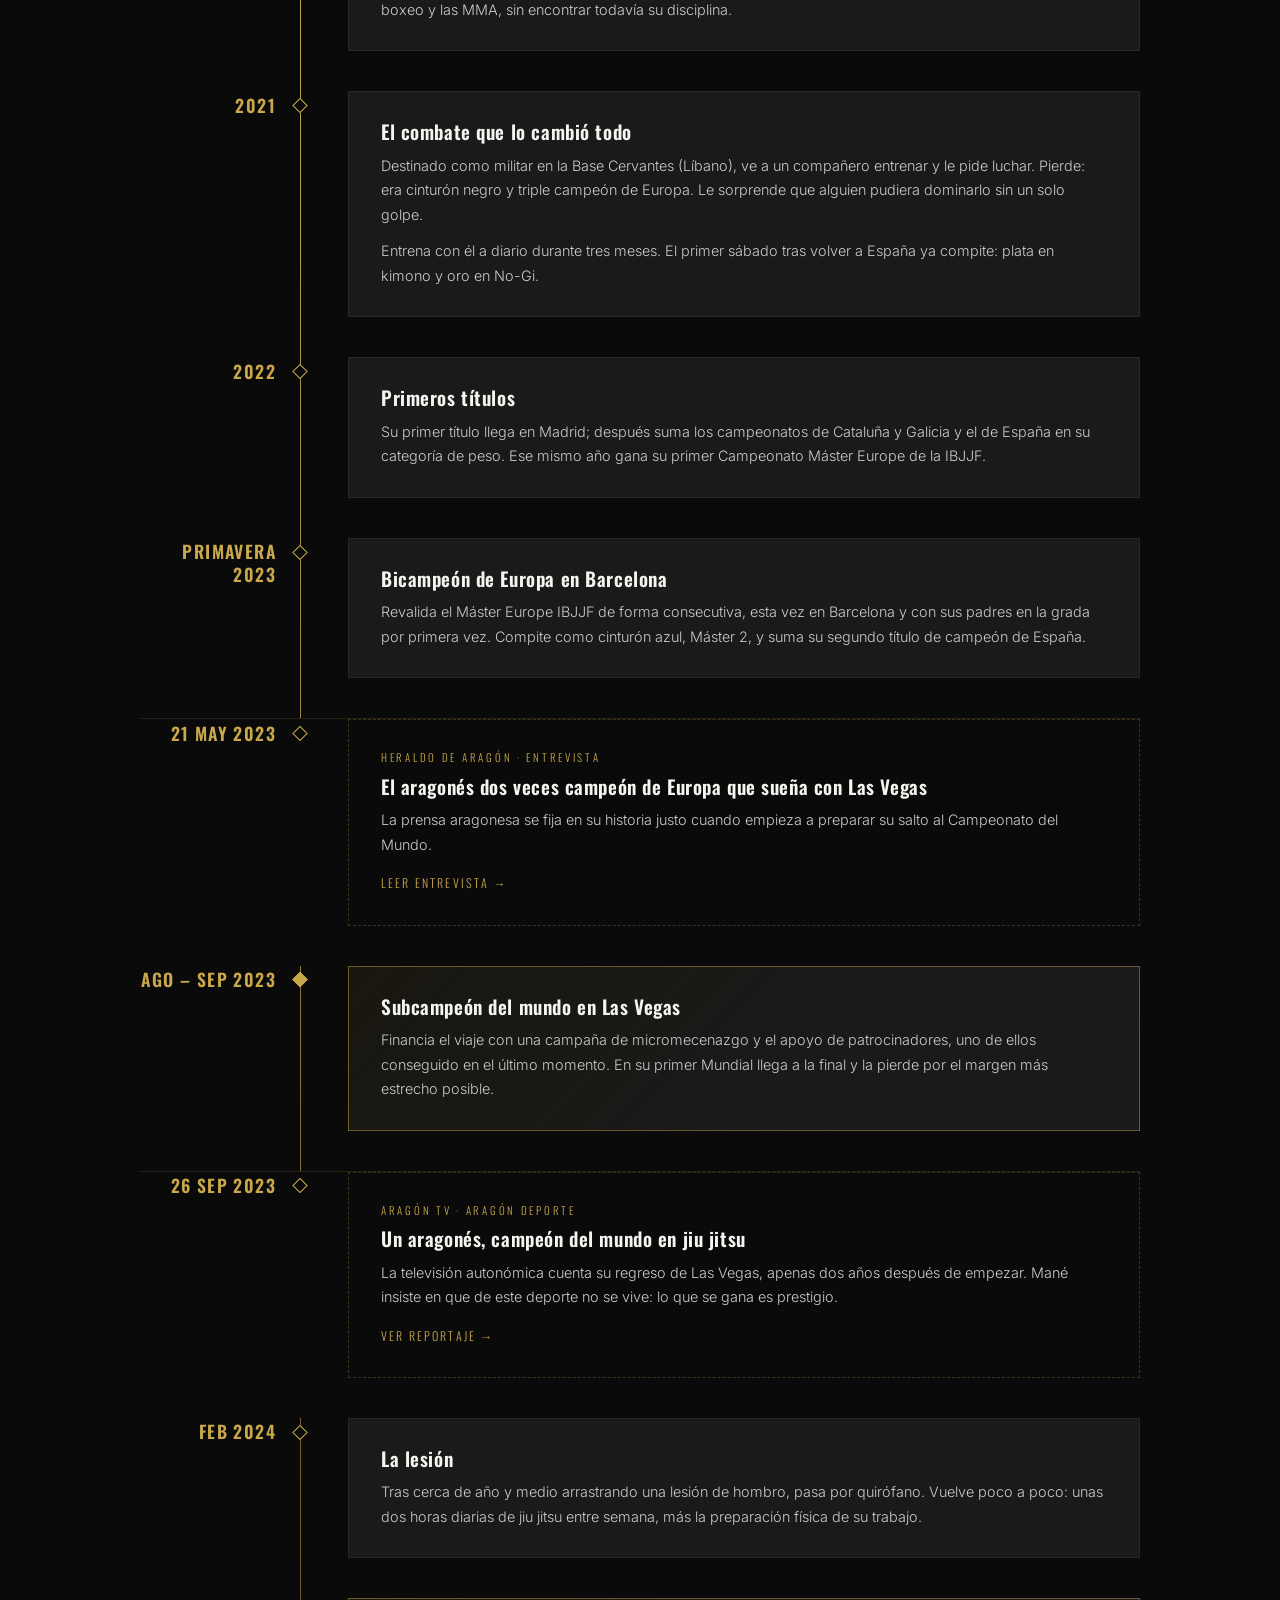
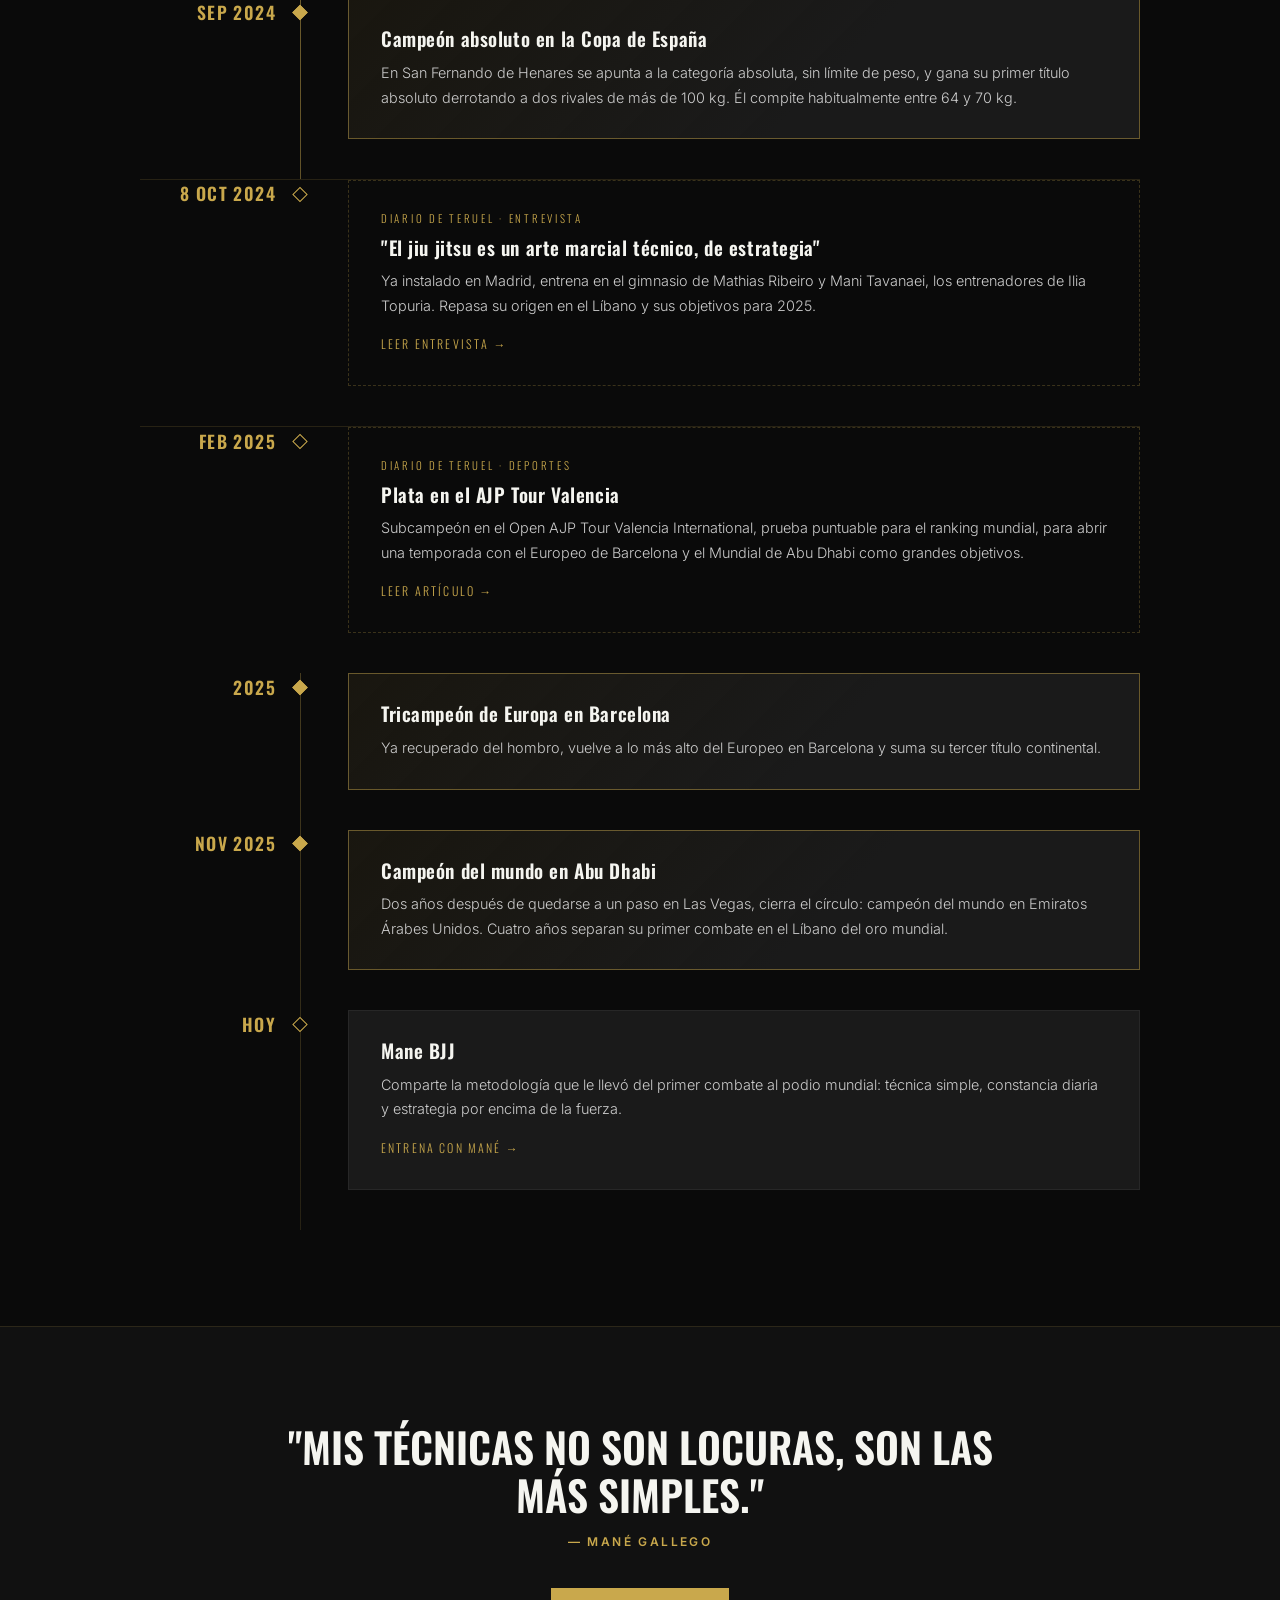
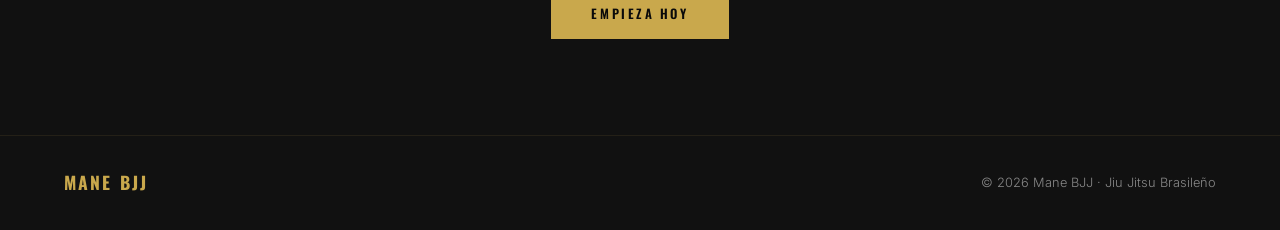
==== commit 84c0af9e: "Actualiza resultados de 2025: tricampeón de Europa y campeón del mundo Co-Authored-By: Claude Opus 5" ====
--- a/biografia.html
+++ b/biografia.html
@@ -31,12 +31,12 @@
     <p class="hero-eyebrow">Biografía</p>
     <h1>José Manuel<br><span>"Mané" Gallego</span></h1>
     <p class="bio-hero-sub">
-      Militar de profesión, natural de Utrillas (Teruel). Descubrió el jiu jitsu brasileño en 2021 en el Líbano y en dos años era doble campeón de Europa y subcampeón del mundo.
+      Militar de profesión, natural de Utrillas (Teruel). Descubrió el jiu jitsu brasileño en 2021 en el Líbano y en cuatro años se ha proclamado triple campeón de Europa y campeón del mundo.
     </p>
     <div class="bio-facts">
       <div><strong>2021</strong><span>Primer combate</span></div>
-      <div><strong>2×</strong><span>Campeón de Europa</span></div>
-      <div><strong>2.°</strong><span>Mundial Las Vegas</span></div>
+      <div><strong>3×</strong><span>Campeón de Europa</span></div>
+      <div><strong>1.°</strong><span>Mundial Abu Dhabi</span></div>
     </div>
   </div>
 </section>
@@ -166,8 +166,24 @@
         <div class="chrono-card">
           <p class="chrono-source">Diario de Teruel · Deportes</p>
           <h3>Plata en el AJP Tour Valencia</h3>
-          <p>Subcampeón en el Open AJP Tour Valencia International, prueba puntuable para el ranking mundial, para abrir una temporada con el Europeo de Barcelona y el Mundial de Abu Dhabi en el horizonte.</p>
+          <p>Subcampeón en el Open AJP Tour Valencia International, prueba puntuable para el ranking mundial, para abrir una temporada con el Europeo de Barcelona y el Mundial de Abu Dhabi como grandes objetivos.</p>
           <a class="chrono-link" href="https://www.diariodeteruel.es/deportes/mane-gallego-segundo-en-el-ajptour-de-valencia-para-preparar-su-temporada" target="_blank" rel="noopener">Leer artículo →</a>
+        </div>
+      </li>
+
+      <li class="chrono-item">
+        <div class="chrono-date">2025</div>
+        <div class="chrono-card highlight">
+          <h3>Tricampeón de Europa en Barcelona</h3>
+          <p>Ya recuperado del hombro, vuelve a lo más alto del Europeo en Barcelona y suma su tercer título continental.</p>
+        </div>
+      </li>
+
+      <li class="chrono-item">
+        <div class="chrono-date">Nov 2025</div>
+        <div class="chrono-card highlight">
+          <h3>Campeón del mundo en Abu Dhabi</h3>
+          <p>Dos años después de quedarse a un paso en Las Vegas, cierra el círculo: campeón del mundo en Emiratos Árabes Unidos. Cuatro años separan su primer combate en el Líbano del oro mundial.</p>
         </div>
       </li>
 
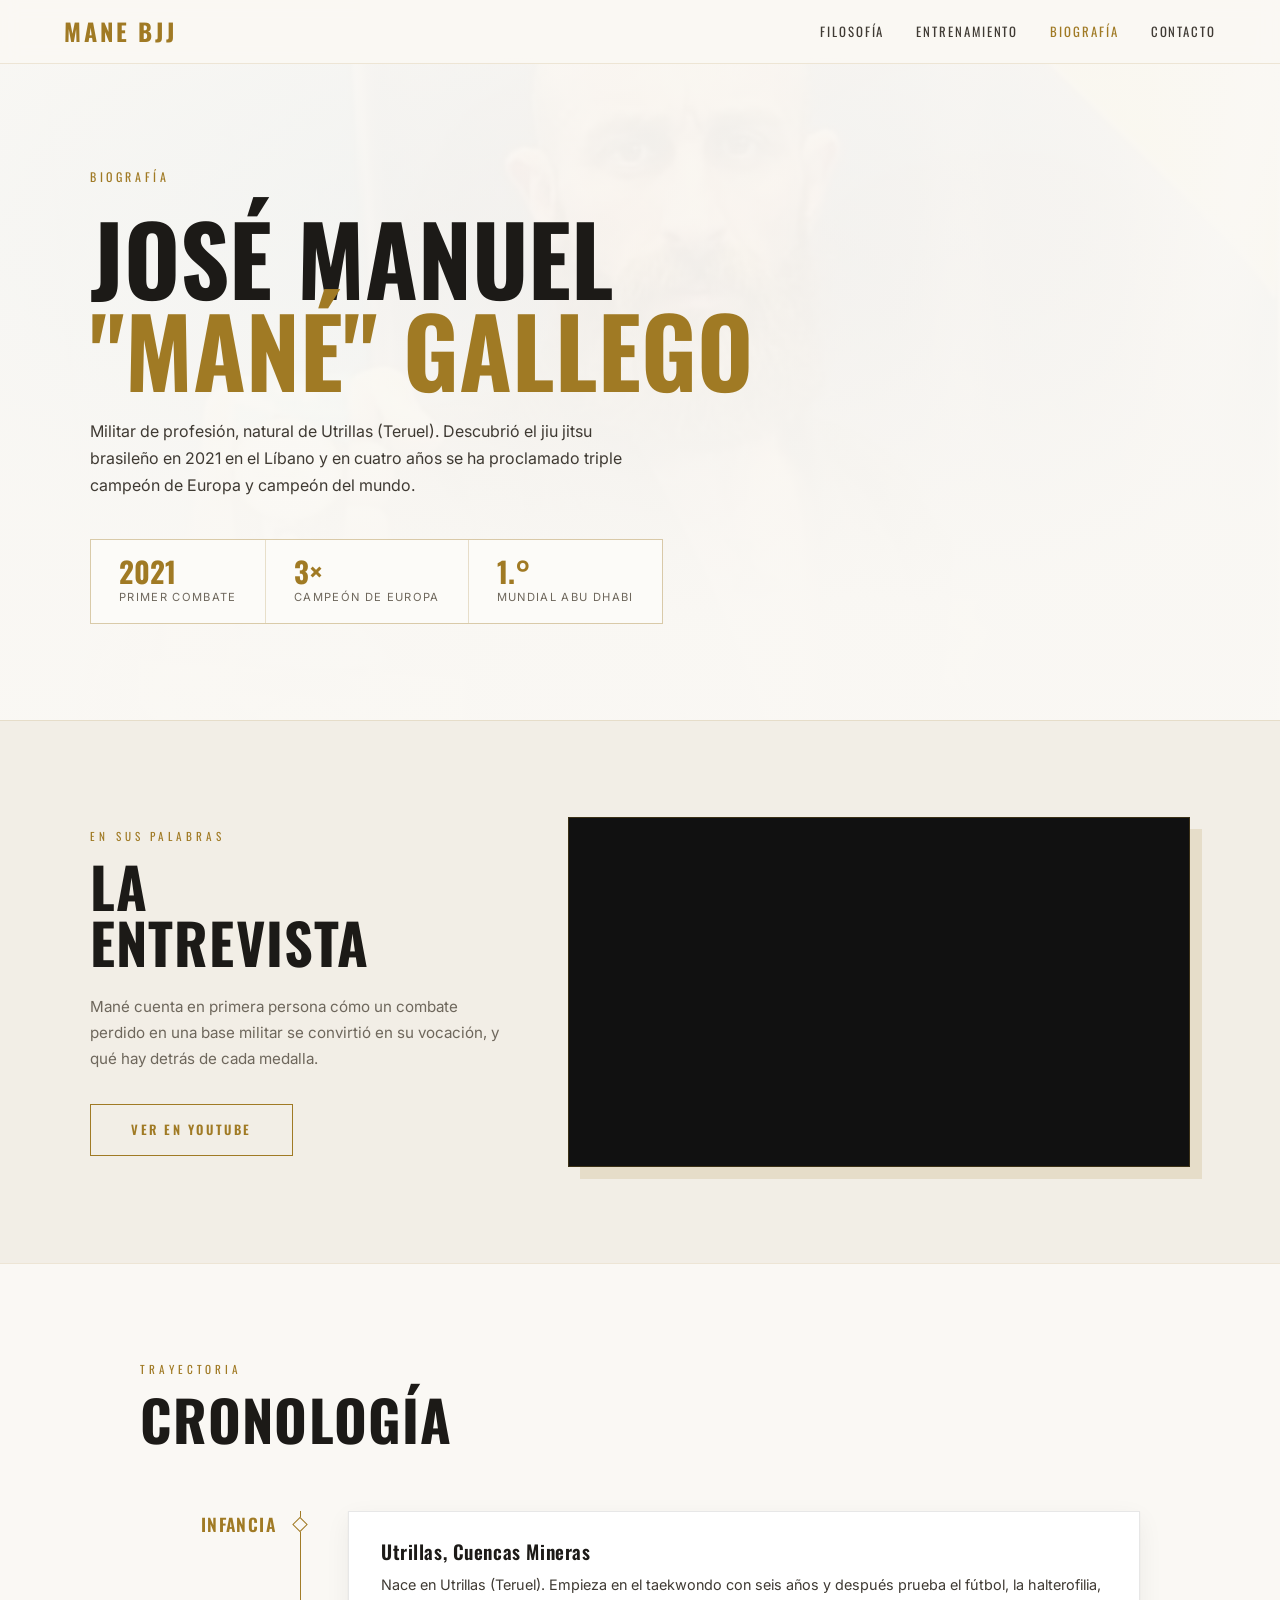
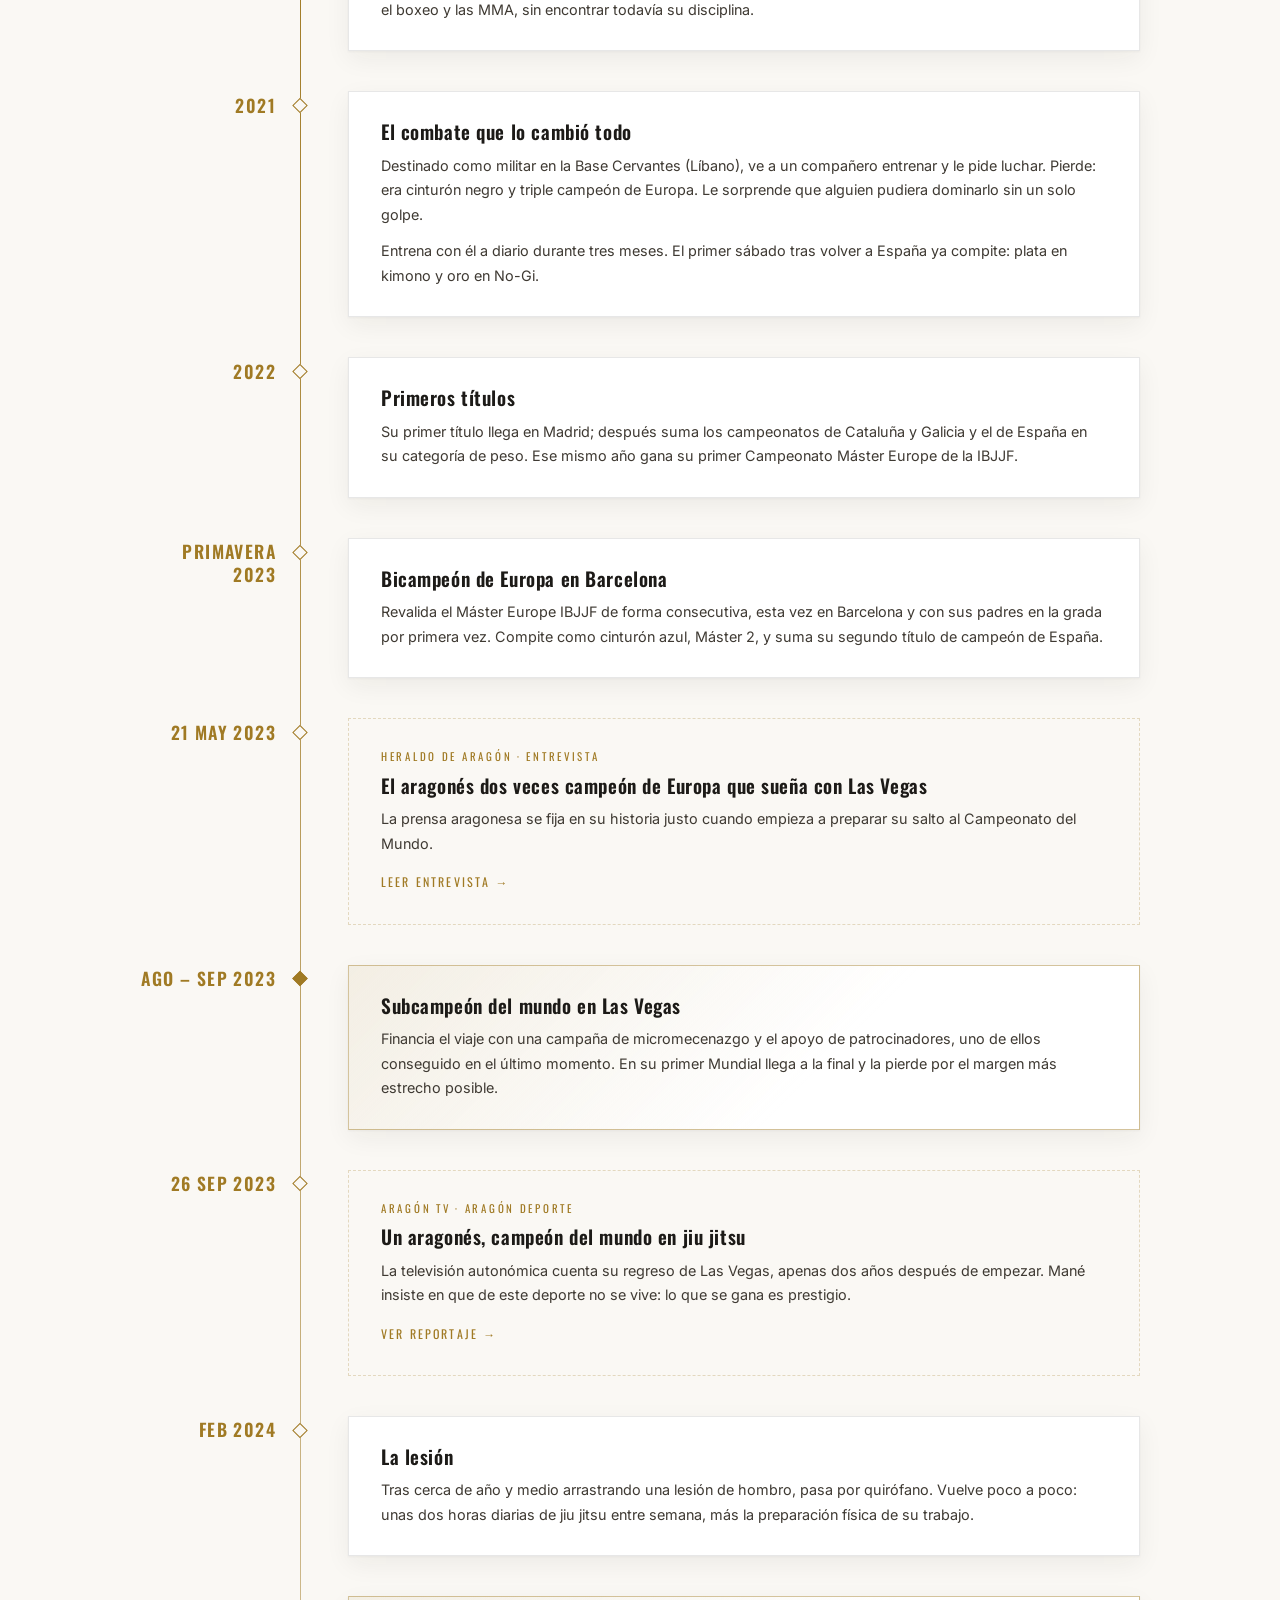
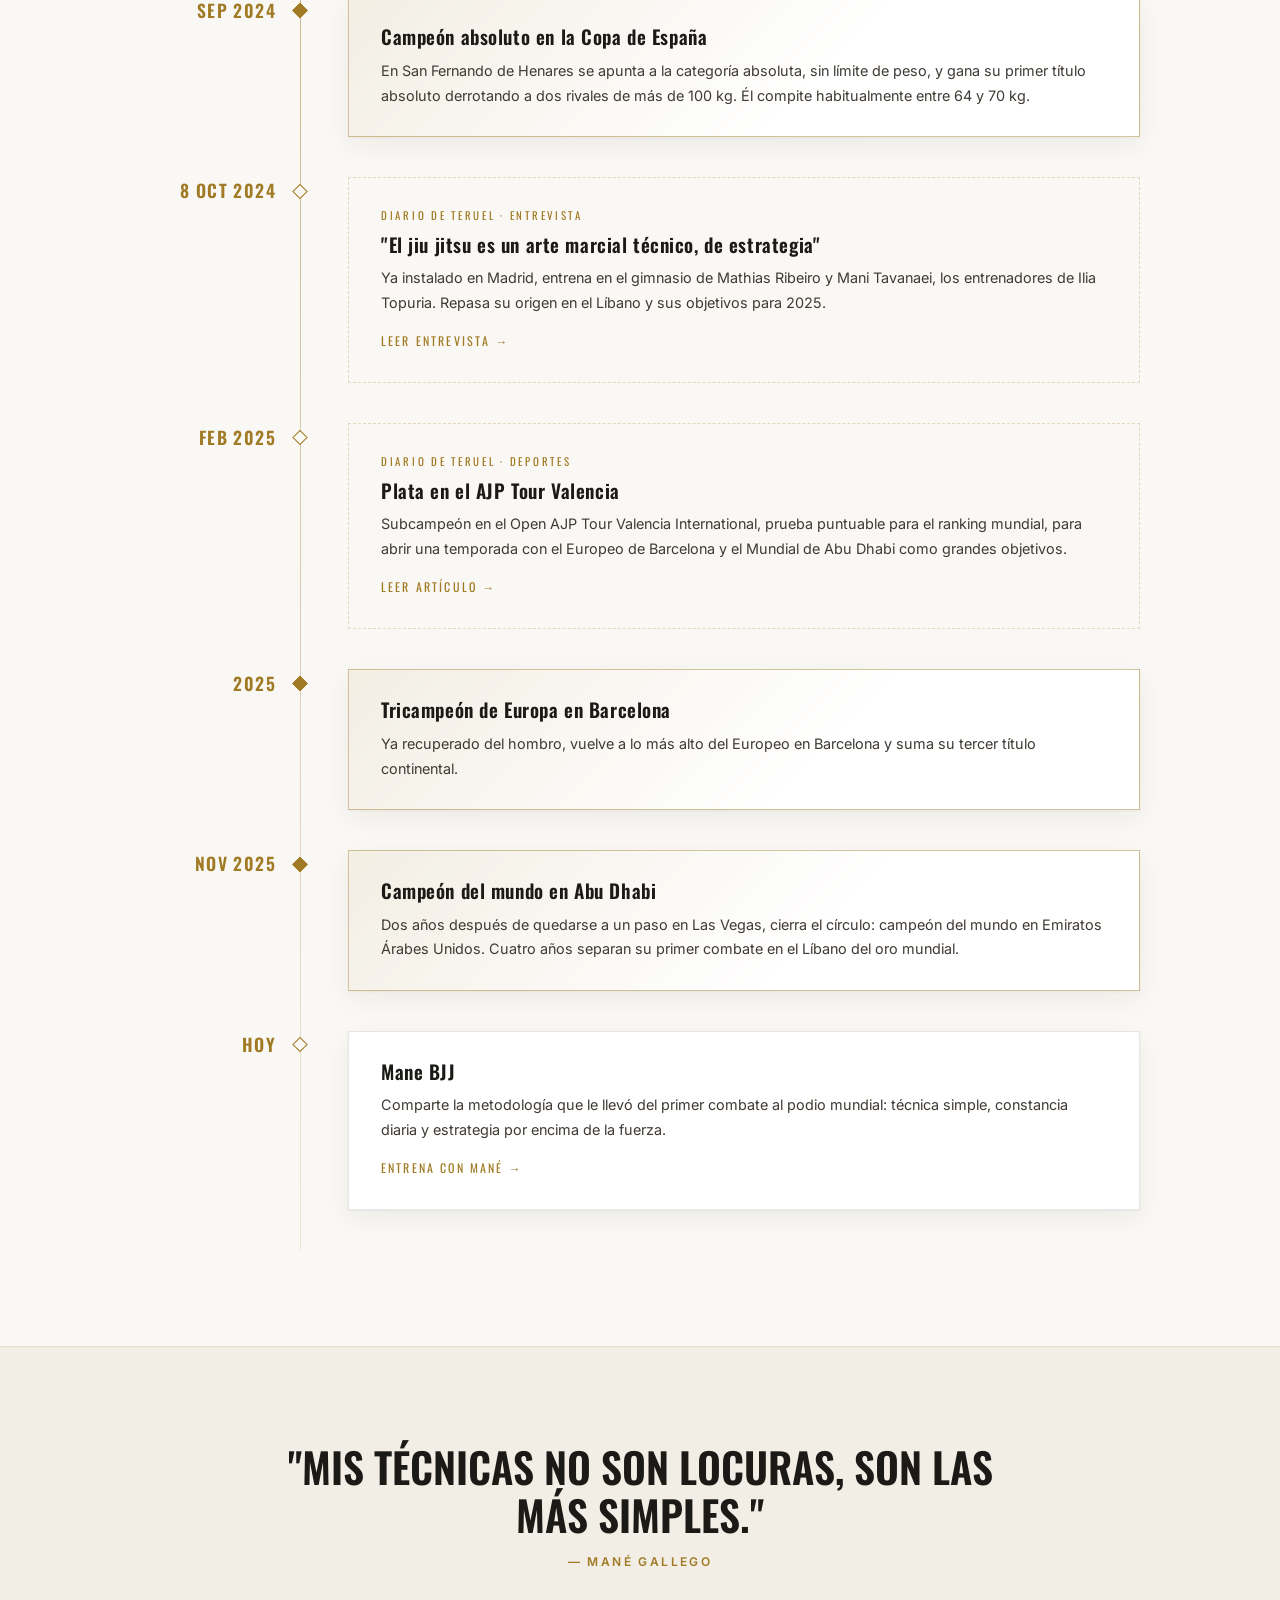
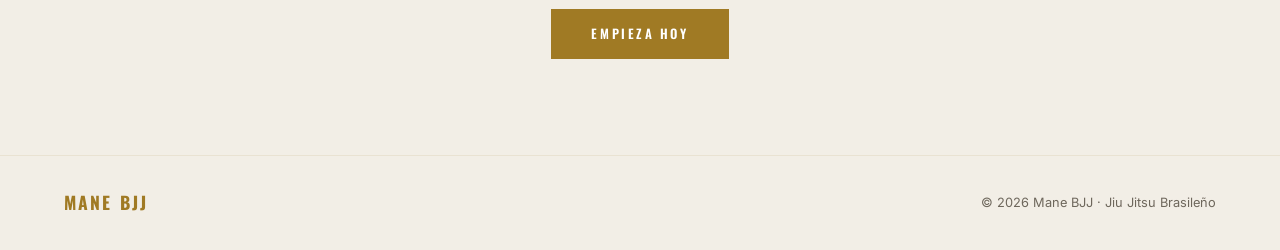
==== commit ad218789: "Rediseño con paleta clara y elimina la sección de Prensa de la home Co-Authored-By: Claude Opus 5.5 " ====
--- a/biografia.html
+++ b/biografia.html
@@ -18,7 +18,6 @@
     <a href="index.html#about">Filosofía</a>
     <a href="index.html#training">Entrenamiento</a>
     <a href="biografia.html" class="active">Biografía</a>
-    <a href="index.html#press">Prensa</a>
     <a href="index.html#contact">Contacto</a>
   </nav>
 </header>
--- a/css/styles.css
+++ b/css/styles.css
@@ -6,16 +6,21 @@
 *, *::before, *::after { box-sizing: border-box; margin: 0; padding: 0; }
 
 :root {
-  --black: #0a0a0a;
-  --dark: #111111;
-  --dark-2: #1a1a1a;
-  --dark-3: #222222;
-  --gold: #c9a84c;
-  --gold-light: #e2c47a;
-  --gold-dark: #9a7a2e;
-  --white: #f5f5f0;
-  --gray: #888;
-  --gray-light: #ccc;
+  /* Paleta clara: los nombres se mantienen por compatibilidad,
+     --black/--dark* son fondos y --white es el color de texto */
+  --black: #faf8f4;
+  --dark: #f2eee6;
+  --dark-2: #ffffff;
+  --dark-3: #f6f2ea;
+  --gold: #a07a24;
+  --gold-light: #b98f30;
+  --gold-dark: #7d5f1a;
+  --white: #1c1a17;
+  --gray: #6e675c;
+  --gray-light: #3f3a33;
+  --on-gold: #ffffff;
+  --line: rgba(28,26,23,0.1);
+  --shadow: 0 1px 2px rgba(28,26,23,0.04), 0 8px 24px rgba(28,26,23,0.06);
   --font-title: 'Oswald', sans-serif;
   --font-body: 'Inter', sans-serif;
 }
@@ -26,7 +31,7 @@
   background: var(--black);
   color: var(--white);
   font-family: var(--font-body);
-  font-weight: 300;
+  font-weight: 400;
   line-height: 1.7;
   overflow-x: hidden;
 }
@@ -43,9 +48,9 @@
   justify-content: space-between;
   padding: 0 5%;
   height: 64px;
-  background: rgba(10,10,10,0.92);
+  background: rgba(250,248,244,0.92);
   backdrop-filter: blur(8px);
-  border-bottom: 1px solid rgba(201,168,76,0.15);
+  border-bottom: 1px solid rgba(160,122,36,0.15);
 }
 
 header .logo {
@@ -90,24 +95,24 @@
   background-image: url('../images/mane-podium.jpg');
   background-size: cover;
   background-position: center 30%;
-  filter: grayscale(40%) contrast(1.05);
-  opacity: 0.55;
+  filter: grayscale(30%) contrast(1.02);
+  opacity: 0.35;
 }
 
 .hero-overlay {
   position: absolute;
   inset: 0;
   background:
-    radial-gradient(ellipse 80% 60% at 50% 40%, rgba(10,10,10,0.55) 0%, rgba(10,10,10,0.92) 80%),
-    linear-gradient(180deg, rgba(10,10,10,0.6) 0%, rgba(10,10,10,0.85) 100%);
+    radial-gradient(ellipse 80% 60% at 50% 40%, rgba(250,248,244,0.55) 0%, rgba(250,248,244,0.92) 80%),
+    linear-gradient(180deg, rgba(250,248,244,0.5) 0%, rgba(250,248,244,0.9) 100%);
 }
 
 .hero-grid {
   position: absolute;
   inset: 0;
   background:
-    repeating-linear-gradient(0deg, transparent, transparent 60px, rgba(255,255,255,0.018) 60px, rgba(255,255,255,0.018) 61px),
-    repeating-linear-gradient(90deg, transparent, transparent 60px, rgba(255,255,255,0.018) 60px, rgba(255,255,255,0.018) 61px);
+    repeating-linear-gradient(0deg, transparent, transparent 60px, rgba(28,26,23,0.035) 60px, rgba(28,26,23,0.035) 61px),
+    repeating-linear-gradient(90deg, transparent, transparent 60px, rgba(28,26,23,0.035) 60px, rgba(28,26,23,0.035) 61px);
 }
 
 .hero-content {
@@ -135,7 +140,6 @@
   text-transform: uppercase;
   color: var(--white);
   margin-bottom: 1.5rem;
-  text-shadow: 0 2px 30px rgba(0,0,0,0.6);
 }
 
 .hero h1 span { color: var(--gold); }
@@ -163,7 +167,7 @@
   font-weight: 600;
   letter-spacing: 0.2em;
   text-transform: uppercase;
-  color: var(--black);
+  color: var(--on-gold);
   background: var(--gold);
   padding: 0.9rem 2.5rem;
   text-decoration: none;
@@ -183,7 +187,7 @@
 
 .btn-outline:hover {
   background: var(--gold);
-  color: var(--black);
+  color: var(--on-gold);
 }
 
 /* ── SECTION BASE ── */
@@ -211,7 +215,7 @@
 /* ── ABOUT / FILOSOFIA ── */
 .about {
   background: var(--dark);
-  border-top: 1px solid rgba(201,168,76,0.15);
+  border-top: 1px solid rgba(160,122,36,0.15);
 }
 
 .about-inner {
@@ -268,7 +272,7 @@
 /* ── TRAINING ── */
 .training {
   background: var(--black);
-  border-top: 1px solid rgba(201,168,76,0.1);
+  border-top: 1px solid rgba(160,122,36,0.1);
 }
 
 .training-header {
@@ -282,12 +286,12 @@
   display: grid;
   grid-template-columns: repeat(3, 1fr);
   gap: 1px;
-  background: rgba(201,168,76,0.15);
-  border: 1px solid rgba(201,168,76,0.15);
+  background: rgba(160,122,36,0.15);
+  border: 1px solid rgba(160,122,36,0.15);
 }
 
 .card {
-  background: var(--dark);
+  background: var(--dark-2);
   padding: 3rem 2.5rem;
   position: relative;
   overflow: hidden;
@@ -305,14 +309,14 @@
   transition: transform 0.3s;
 }
 
-.card:hover { background: var(--dark-2); }
+.card:hover { background: var(--dark-3); }
 .card:hover::before { transform: scaleX(1); }
 
 .card-icon {
   font-family: var(--font-title);
   font-size: 3rem;
   font-weight: 700;
-  color: rgba(201,168,76,0.15);
+  color: rgba(160,122,36,0.15);
   line-height: 1;
   margin-bottom: 1.5rem;
 }
@@ -336,7 +340,7 @@
 /* ── HEAD COACH ── */
 .coach {
   background: var(--dark);
-  border-top: 1px solid rgba(201,168,76,0.15);
+  border-top: 1px solid rgba(160,122,36,0.15);
 }
 
 .coach-inner {
@@ -352,7 +356,8 @@
 
 .coach-card {
   background: var(--dark-2);
-  border: 1px solid rgba(201,168,76,0.2);
+  box-shadow: var(--shadow);
+  border: 1px solid rgba(160,122,36,0.2);
   position: relative;
 }
 
@@ -391,7 +396,7 @@
   content: '';
   position: absolute;
   inset: 0;
-  background: linear-gradient(180deg, transparent 50%, rgba(26,26,26,0.85) 100%);
+  background: linear-gradient(180deg, transparent 60%, rgba(28,26,23,0.35) 100%);
   pointer-events: none;
 }
 
@@ -406,8 +411,8 @@
   text-transform: uppercase;
   color: var(--gold);
   padding: 0.4rem 0.75rem;
-  background: rgba(10,10,10,0.7);
-  border: 1px solid rgba(201,168,76,0.4);
+  background: rgba(255,255,255,0.9);
+  border: 1px solid rgba(160,122,36,0.4);
   backdrop-filter: blur(4px);
 }
 
@@ -443,8 +448,8 @@
   display: grid;
   grid-template-columns: 1fr 1fr;
   gap: 1px;
-  background: rgba(201,168,76,0.15);
-  border: 1px solid rgba(201,168,76,0.15);
+  background: rgba(160,122,36,0.15);
+  border: 1px solid rgba(160,122,36,0.15);
   margin-top: 2.5rem;
 }
 
@@ -515,7 +520,7 @@
   top: 38px;
   bottom: 0;
   width: 1px;
-  background: rgba(201,168,76,0.2);
+  background: rgba(160,122,36,0.2);
 }
 
 .timeline-dot {
@@ -550,145 +555,10 @@
   color: var(--gray);
 }
 
-/* ── PRENSA ── */
-.press {
-  background: var(--black);
-  border-top: 1px solid rgba(201,168,76,0.15);
-}
-
-.press-inner {
-  max-width: 1100px;
-  margin: 0 auto;
-}
-
-.press-header { margin-bottom: 3rem; }
-
-.press-grid {
-  display: grid;
-  grid-template-columns: 1.1fr 1fr;
-  gap: 3rem;
-  align-items: stretch;
-}
-
-.press-feature {
-  background: var(--dark-2);
-  border: 1px solid rgba(201,168,76,0.2);
-  overflow: hidden;
-  display: flex;
-  flex-direction: column;
-}
-
-.press-feature-image {
-  aspect-ratio: 16 / 10;
-  overflow: hidden;
-  position: relative;
-}
-
-.press-feature-image img {
-  width: 100%;
-  height: 100%;
-  object-fit: cover;
-  object-position: center 30%;
-  filter: grayscale(20%);
-  transition: transform 0.6s ease;
-}
-
-.press-feature:hover .press-feature-image img { transform: scale(1.04); }
-
-.press-feature-body { padding: 2rem 2rem 2.25rem; }
-
-.press-source {
-  font-family: var(--font-title);
-  font-size: 0.7rem;
-  letter-spacing: 0.25em;
-  text-transform: uppercase;
-  color: var(--gold);
-  margin-bottom: 0.75rem;
-}
-
-.press-feature h3 {
-  font-family: var(--font-title);
-  font-size: 1.4rem;
-  font-weight: 700;
-  letter-spacing: 0.02em;
-  line-height: 1.2;
-  color: var(--white);
-  margin-bottom: 0.85rem;
-  text-transform: none;
-}
-
-.press-feature p {
-  font-size: 0.9rem;
-  color: var(--gray-light);
-  line-height: 1.7;
-  margin-bottom: 1.5rem;
-}
-
-.press-feature-meta {
-  display: flex;
-  gap: 1.5rem;
-  align-items: center;
-  flex-wrap: wrap;
-  margin-bottom: 1.5rem;
-  padding-top: 1rem;
-  border-top: 1px solid rgba(201,168,76,0.12);
-}
-
-.press-meta-item {
-  font-size: 0.75rem;
-  color: var(--gray);
-  letter-spacing: 0.05em;
-}
-
-.press-meta-item strong {
-  color: var(--gold);
-  font-weight: 600;
-}
-
-.press-side {
-  display: flex;
-  flex-direction: column;
-  gap: 1.5rem;
-}
-
-.press-callout {
-  background: var(--dark-2);
-  border: 1px solid rgba(201,168,76,0.15);
-  padding: 2rem;
-  flex: 1;
-  display: flex;
-  flex-direction: column;
-  justify-content: center;
-}
-
-.press-callout-num {
-  font-family: var(--font-title);
-  font-size: 3.5rem;
-  font-weight: 700;
-  color: var(--gold);
-  line-height: 1;
-  margin-bottom: 0.5rem;
-}
-
-.press-callout h4 {
-  font-family: var(--font-title);
-  font-size: 1rem;
-  letter-spacing: 0.1em;
-  text-transform: uppercase;
-  color: var(--white);
-  margin-bottom: 0.5rem;
-}
-
-.press-callout p {
-  font-size: 0.85rem;
-  color: var(--gray);
-  line-height: 1.6;
-}
-
 /* ── CONTACT ── */
 .contact {
   background: var(--dark);
-  border-top: 1px solid rgba(201,168,76,0.15);
+  border-top: 1px solid rgba(160,122,36,0.15);
 }
 
 .contact-inner {
@@ -717,7 +587,7 @@
 .contact-form input,
 .contact-form textarea {
   background: var(--dark-2);
-  border: 1px solid rgba(255,255,255,0.08);
+  border: 1px solid var(--line);
   color: var(--white);
   font-family: var(--font-body);
   font-size: 0.9rem;
@@ -728,7 +598,7 @@
 
 .contact-form input:focus,
 .contact-form textarea:focus {
-  border-color: rgba(201,168,76,0.5);
+  border-color: rgba(160,122,36,0.5);
 }
 
 .contact-form input::placeholder,
@@ -742,7 +612,7 @@
   font-weight: 600;
   letter-spacing: 0.2em;
   text-transform: uppercase;
-  color: var(--black);
+  color: var(--on-gold);
   background: var(--gold);
   border: none;
   padding: 1rem;
@@ -762,20 +632,20 @@
   text-transform: uppercase;
   color: var(--gold);
   text-decoration: none;
-  border: 1px solid rgba(201,168,76,0.3);
+  border: 1px solid rgba(160,122,36,0.3);
   padding: 0.9rem 1.75rem;
   transition: border-color 0.2s, background 0.2s;
 }
 
 .ig-link:hover {
   border-color: var(--gold);
-  background: rgba(201,168,76,0.07);
+  background: rgba(160,122,36,0.07);
 }
 
 /* ── FOOTER ── */
 footer {
   background: var(--dark);
-  border-top: 1px solid rgba(201,168,76,0.1);
+  border-top: 1px solid rgba(160,122,36,0.1);
   padding: 2rem 5%;
   display: flex;
   align-items: center;
@@ -815,8 +685,8 @@
   background-image: url('../images/mane-portrait.jpg');
   background-size: cover;
   background-position: center 25%;
-  filter: grayscale(50%) contrast(1.05);
-  opacity: 0.45;
+  filter: grayscale(30%) contrast(1.02);
+  opacity: 0.3;
 }
 
 .bio-hero-content {
@@ -849,14 +719,14 @@
   display: flex;
   flex-wrap: wrap;
   gap: 1px;
-  background: rgba(201,168,76,0.2);
-  border: 1px solid rgba(201,168,76,0.2);
+  background: rgba(160,122,36,0.2);
+  border: 1px solid rgba(160,122,36,0.2);
   width: fit-content;
   max-width: 100%;
 }
 
 .bio-facts div {
-  background: rgba(17,17,17,0.85);
+  background: rgba(255,255,255,0.88);
   padding: 1rem 1.75rem;
   display: flex;
   flex-direction: column;
@@ -879,7 +749,7 @@
 /* ── BIOGRAFÍA · VÍDEO ── */
 .bio-video {
   background: var(--dark);
-  border-top: 1px solid rgba(201,168,76,0.15);
+  border-top: 1px solid rgba(160,122,36,0.15);
 }
 
 .bio-video-inner {
@@ -900,9 +770,9 @@
 .video-frame {
   position: relative;
   aspect-ratio: 16 / 9;
-  background: var(--black);
-  border: 1px solid rgba(201,168,76,0.3);
-  box-shadow: 12px 12px 0 rgba(201,168,76,0.12);
+  background: #111;
+  border: 1px solid rgba(160,122,36,0.3);
+  box-shadow: 12px 12px 0 rgba(160,122,36,0.15);
 }
 
 .video-frame iframe {
@@ -916,7 +786,7 @@
 /* ── BIOGRAFÍA · CRONOLOGÍA ── */
 .chrono {
   background: var(--black);
-  border-top: 1px solid rgba(201,168,76,0.15);
+  border-top: 1px solid rgba(160,122,36,0.15);
 }
 
 .chrono-inner { max-width: 1000px; margin: 0 auto; }
@@ -934,7 +804,7 @@
   top: 0; bottom: 0;
   left: 160px;
   width: 1px;
-  background: linear-gradient(180deg, var(--gold) 0%, rgba(201,168,76,0.15) 100%);
+  background: linear-gradient(180deg, var(--gold) 0%, rgba(160,122,36,0.15) 100%);
 }
 
 .chrono-item {
@@ -973,22 +843,24 @@
 
 .chrono-card {
   background: var(--dark-2);
-  border: 1px solid rgba(255,255,255,0.06);
+  border: 1px solid var(--line);
+  box-shadow: var(--shadow);
   padding: 1.75rem 2rem;
   transition: border-color 0.25s;
 }
 
-.chrono-card:hover { border-color: rgba(201,168,76,0.35); }
+.chrono-card:hover { border-color: rgba(160,122,36,0.35); }
 
 .chrono-card.highlight {
-  border-color: rgba(201,168,76,0.45);
-  background: linear-gradient(135deg, rgba(201,168,76,0.08), var(--dark-2) 60%);
+  border-color: rgba(160,122,36,0.45);
+  background: linear-gradient(135deg, rgba(160,122,36,0.08), var(--dark-2) 60%);
 }
 
 .chrono-item.press .chrono-card {
   background: transparent;
+  box-shadow: none;
   border-style: dashed;
-  border-color: rgba(201,168,76,0.25);
+  border-color: rgba(160,122,36,0.25);
 }
 
 .chrono-card h3 {
@@ -1036,7 +908,7 @@
 /* ── BIOGRAFÍA · CTA ── */
 .bio-cta {
   background: var(--dark);
-  border-top: 1px solid rgba(201,168,76,0.15);
+  border-top: 1px solid rgba(160,122,36,0.15);
   text-align: center;
 }
 
@@ -1073,7 +945,7 @@
 
   .bio-hero { padding-top: calc(100px + 3rem); min-height: 70vh; }
   .bio-video-inner { grid-template-columns: 1fr; gap: 2.5rem; }
-  .video-frame { box-shadow: 6px 6px 0 rgba(201,168,76,0.12); }
+  .video-frame { box-shadow: 6px 6px 0 rgba(160,122,36,0.12); }
 
   .chrono-list::before,
   .chrono-item::before { left: 5px; }
@@ -1091,8 +963,7 @@
 
   .about-inner,
   .coach-inner,
-  .contact-inner,
-  .press-grid { grid-template-columns: 1fr; gap: 3rem; }
+  .contact-inner { grid-template-columns: 1fr; gap: 3rem; }
 
   .cards { grid-template-columns: 1fr; }
 
@@ -1102,5 +973,4 @@
   .hero h1 { font-size: clamp(3rem, 15vw, 5rem); }
 
   .coach-body { padding: 2rem 1.5rem 2.5rem; }
-  .press-feature-body { padding: 1.5rem; }
-}
+}
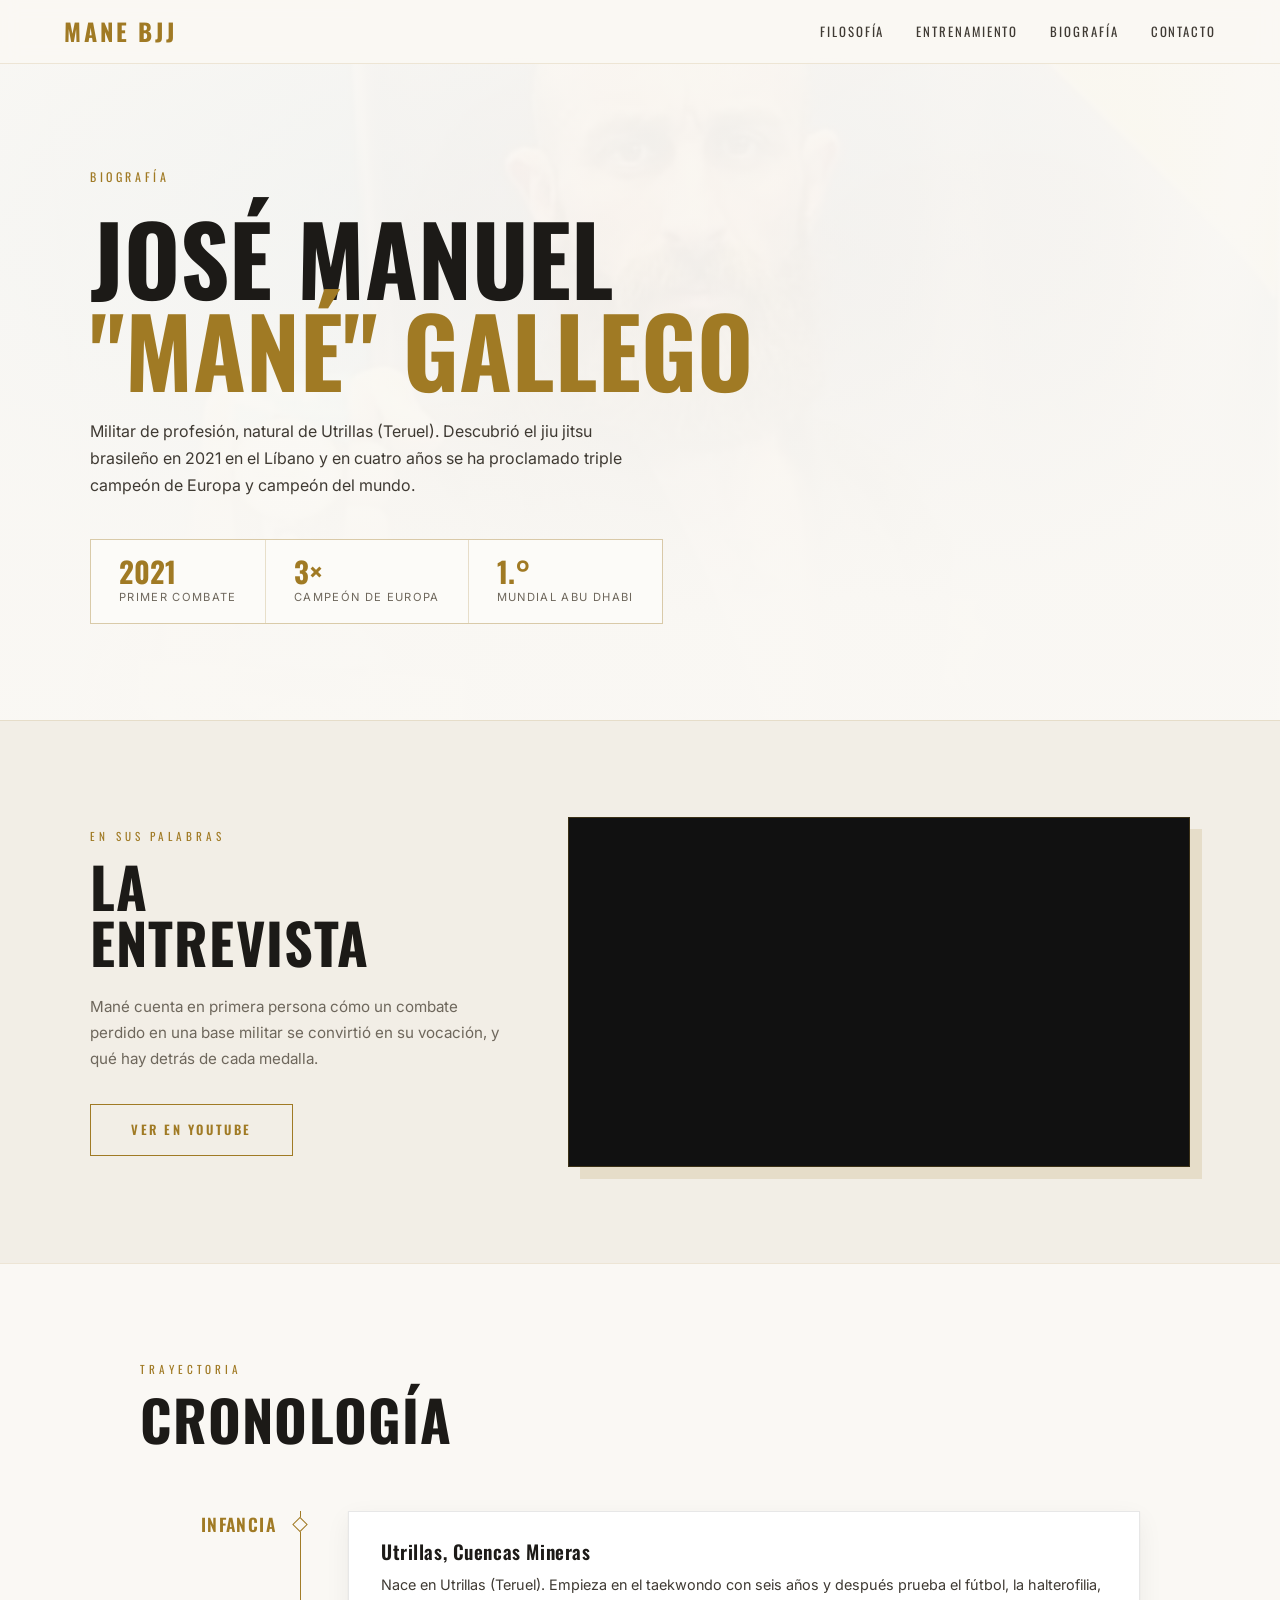
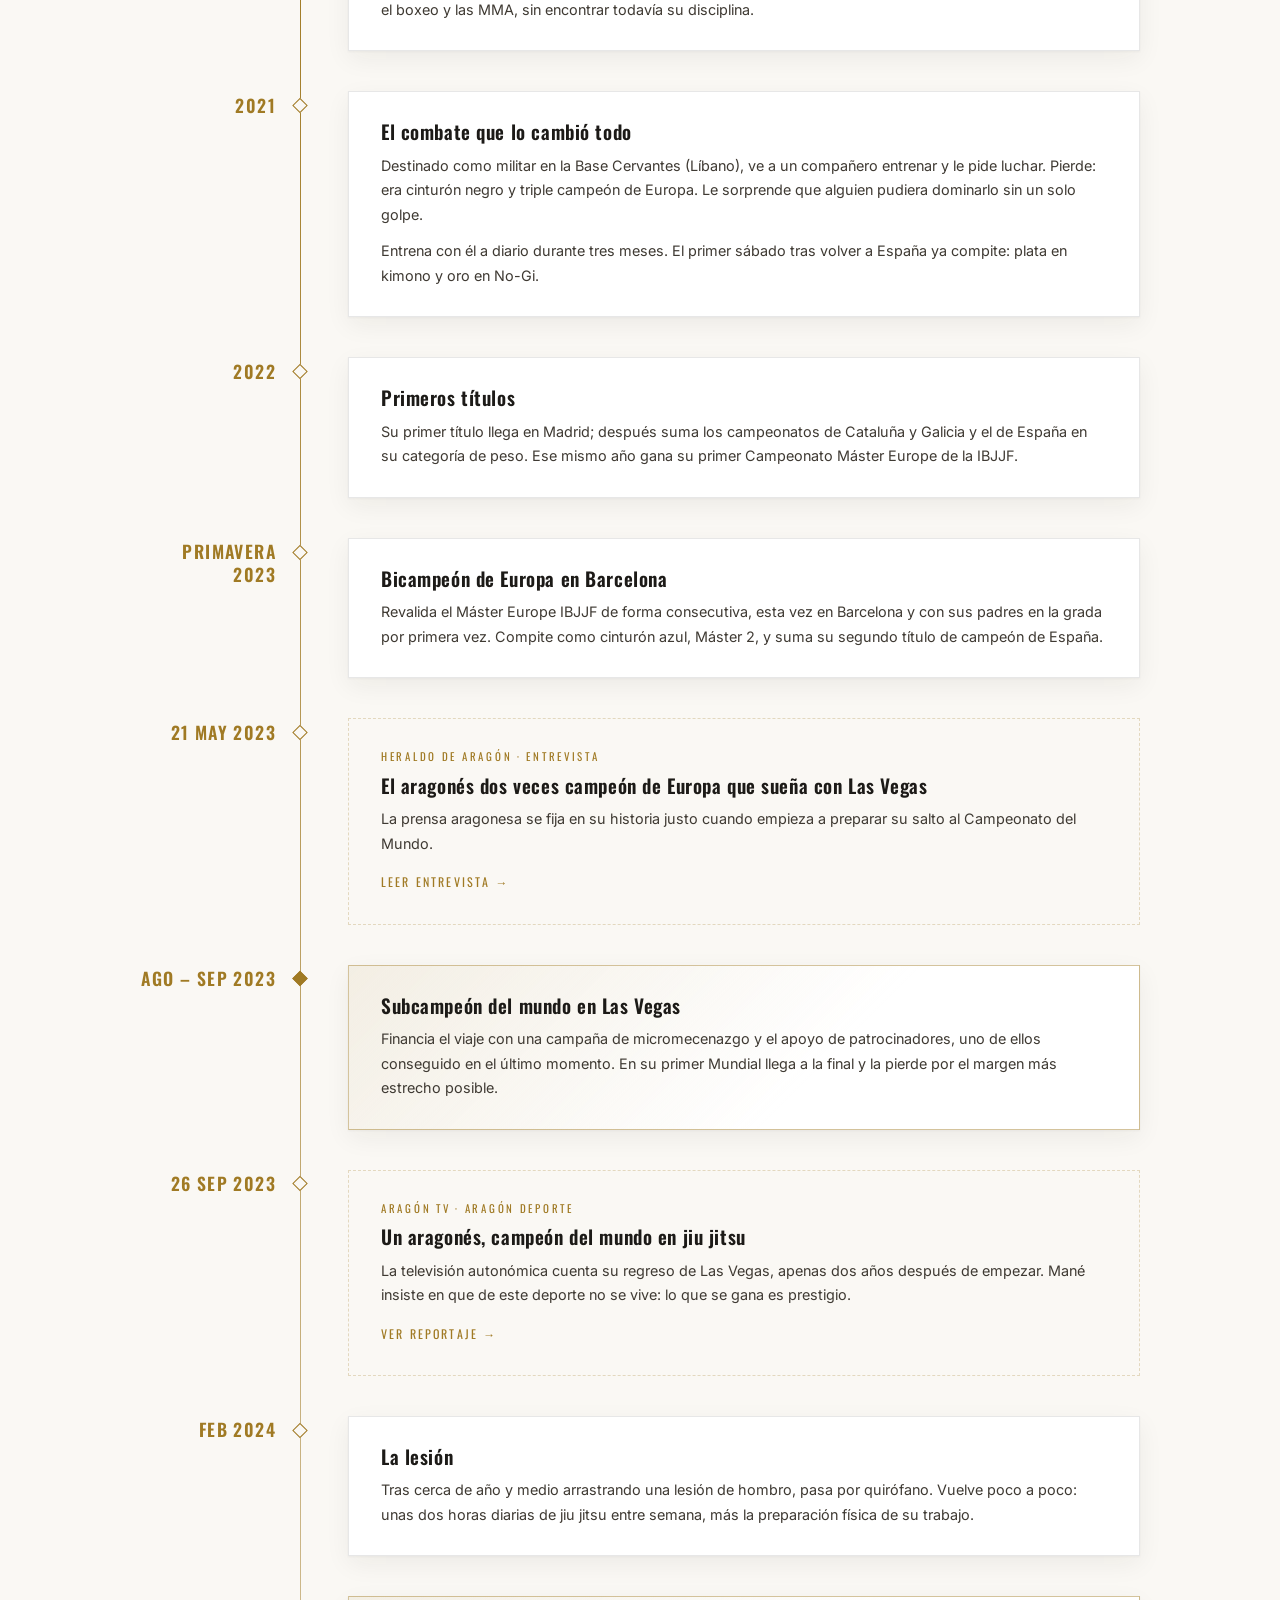
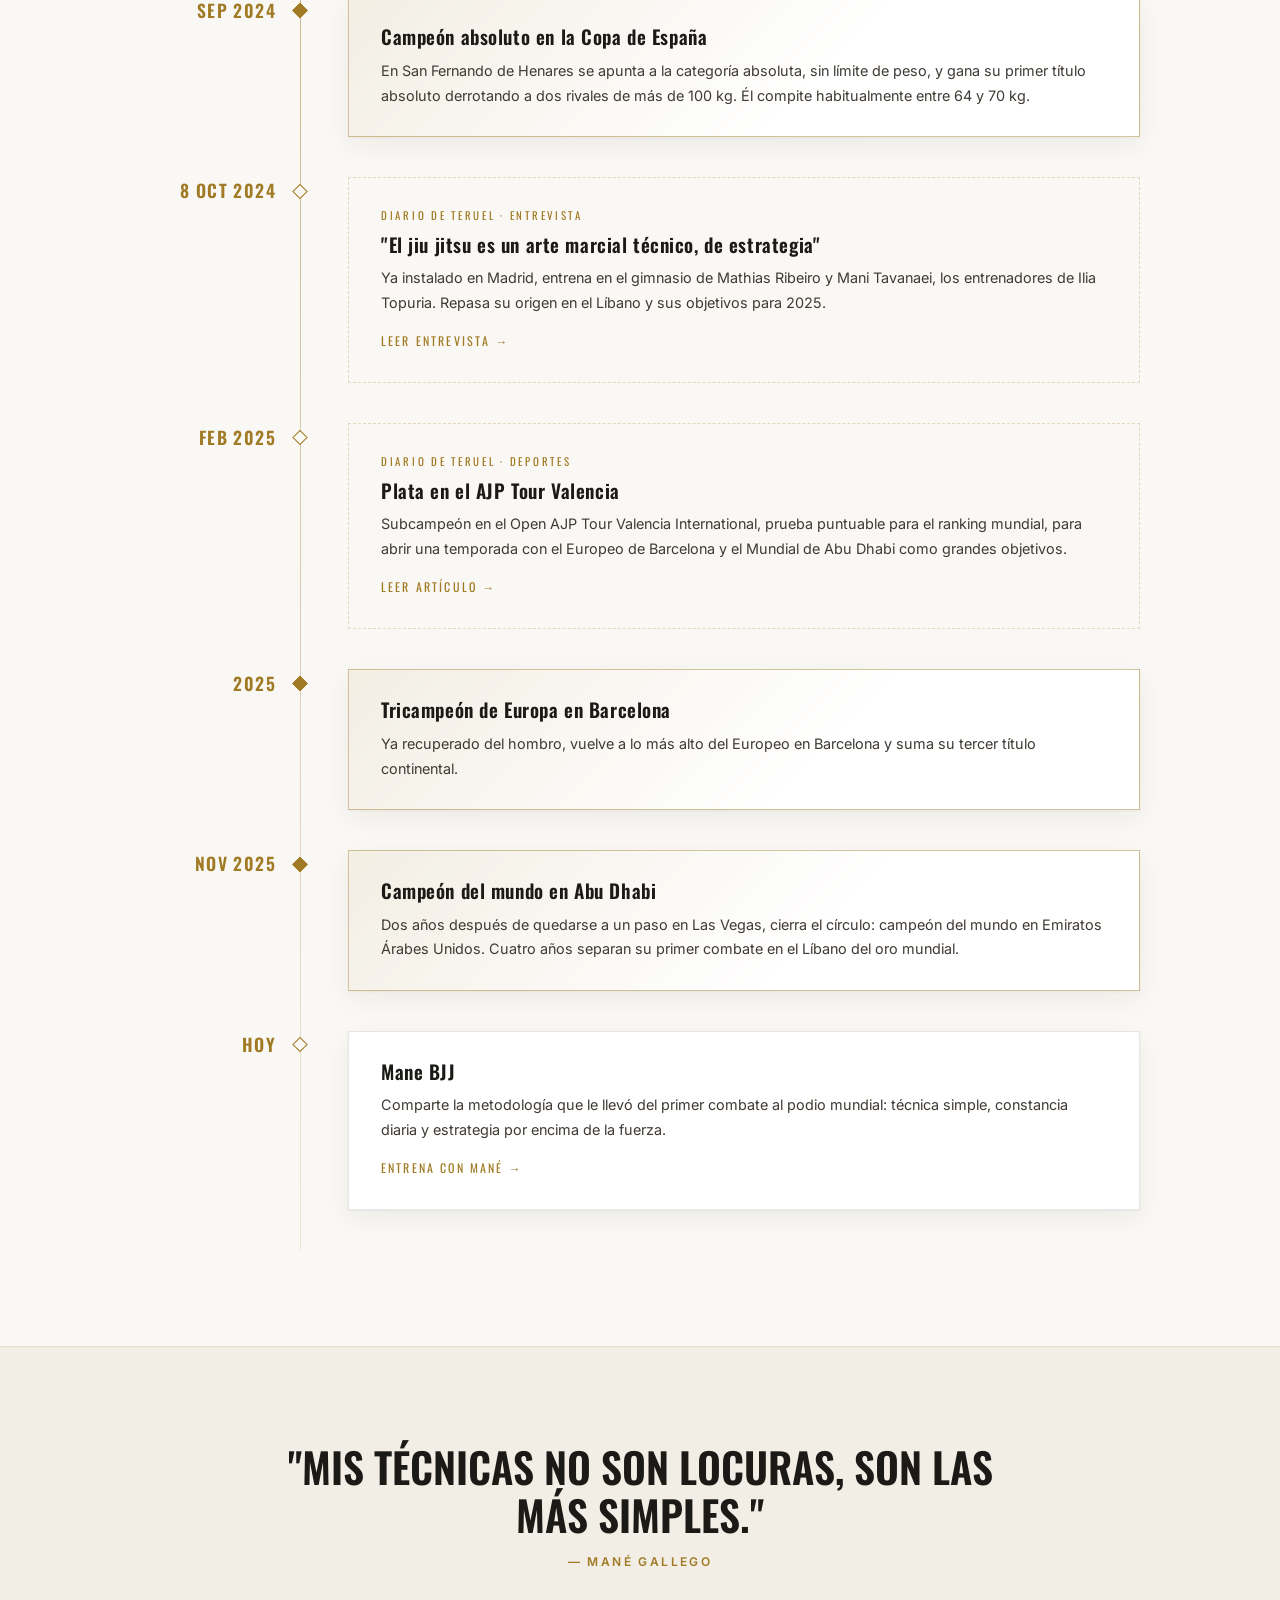
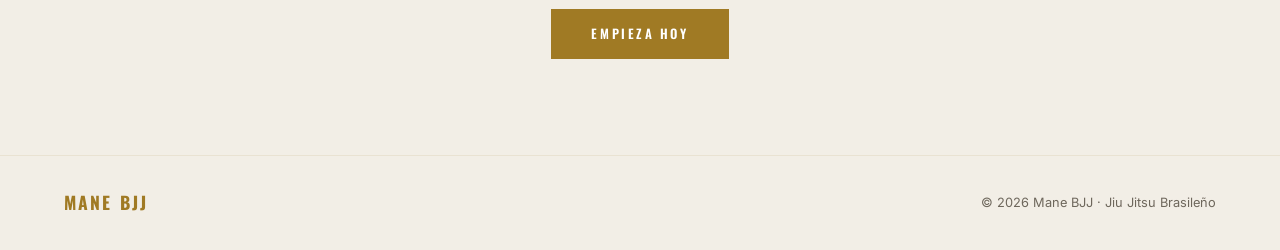
==== commit d50ba92d: "Unifica el menú: Filosofía, Entrenamiento, Biografía y Contacto en ambas páginas Co-Authored-By: Cla" ====
--- a/biografia.html
+++ b/biografia.html
@@ -17,7 +17,7 @@
   <nav>
     <a href="index.html#about">Filosofía</a>
     <a href="index.html#training">Entrenamiento</a>
-    <a href="biografia.html" class="active">Biografía</a>
+    <a href="biografia.html">Biografía</a>
     <a href="index.html#contact">Contacto</a>
   </nav>
 </header>
--- a/css/styles.css
+++ b/css/styles.css
@@ -667,7 +667,6 @@
   color: var(--gray);
 }
 
-nav a.active { color: var(--gold); }
 
 /* ── BIOGRAFÍA · HERO ── */
 .bio-hero {
